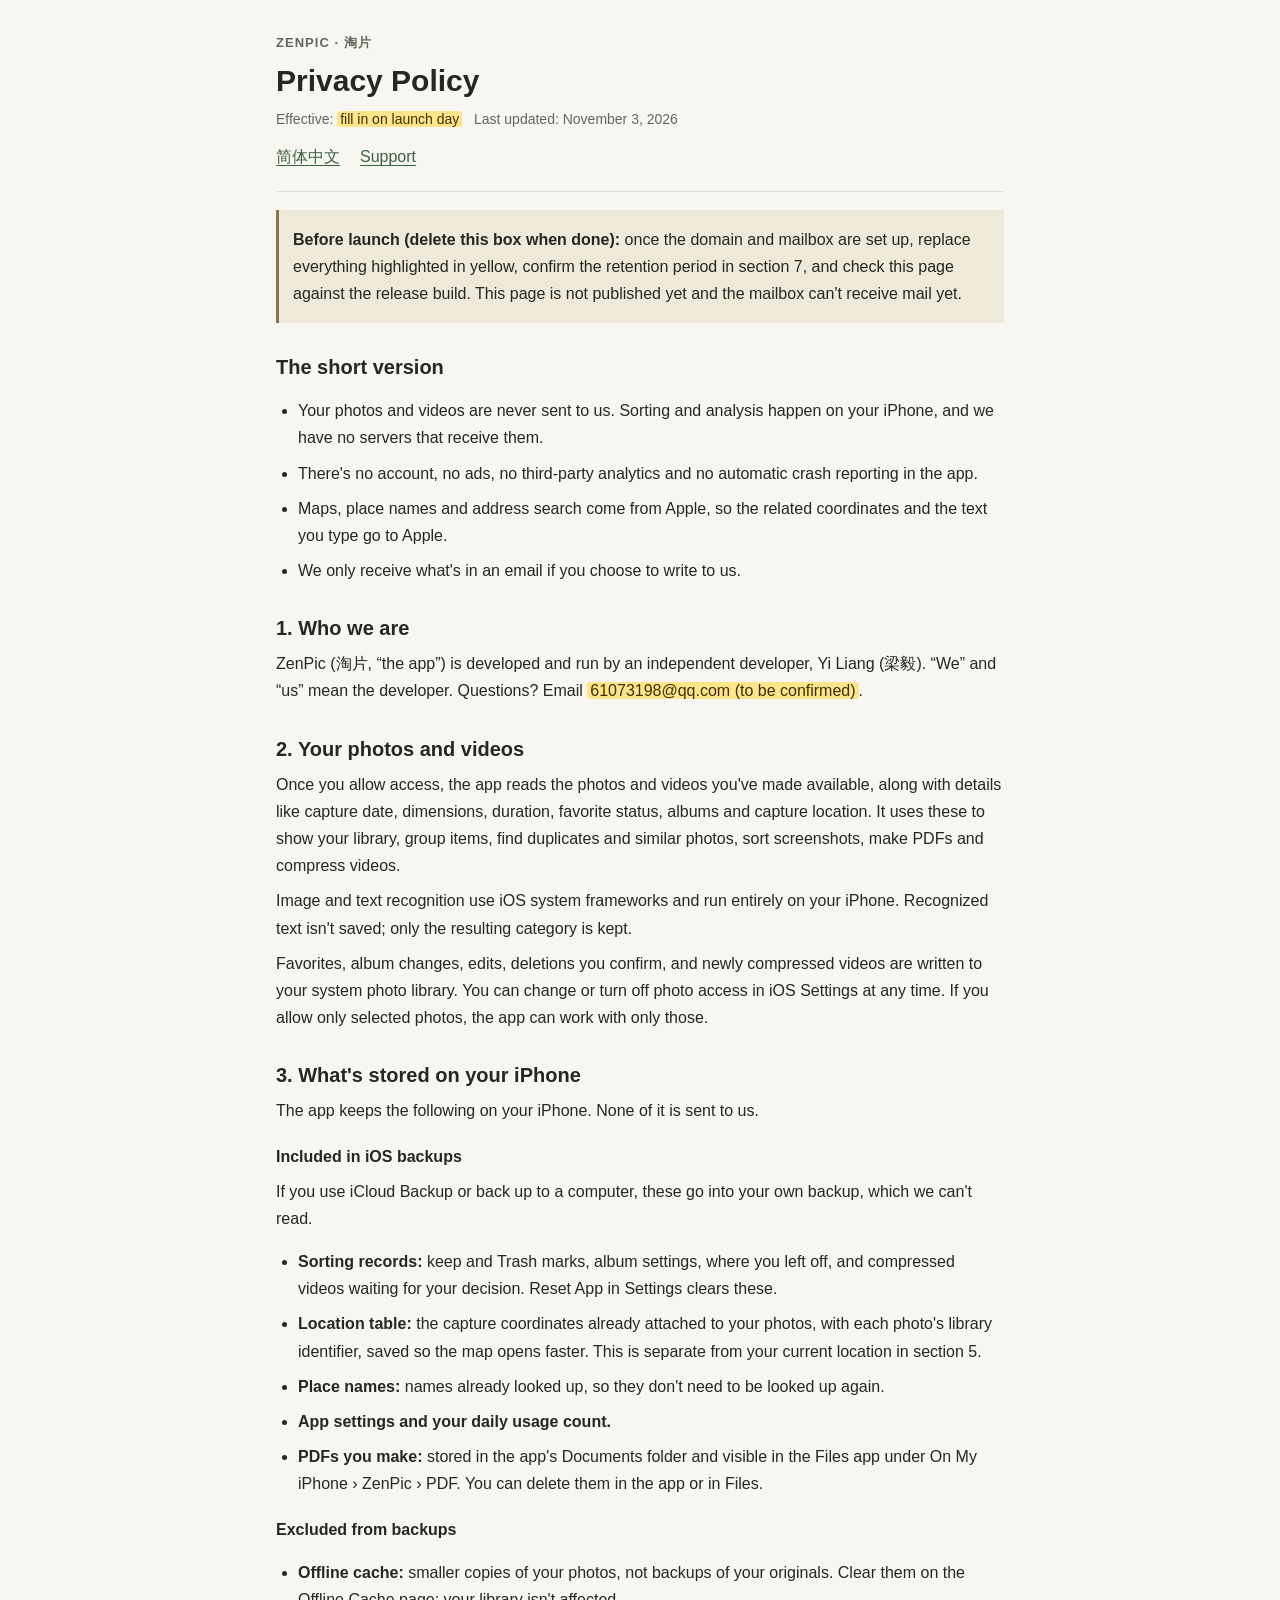
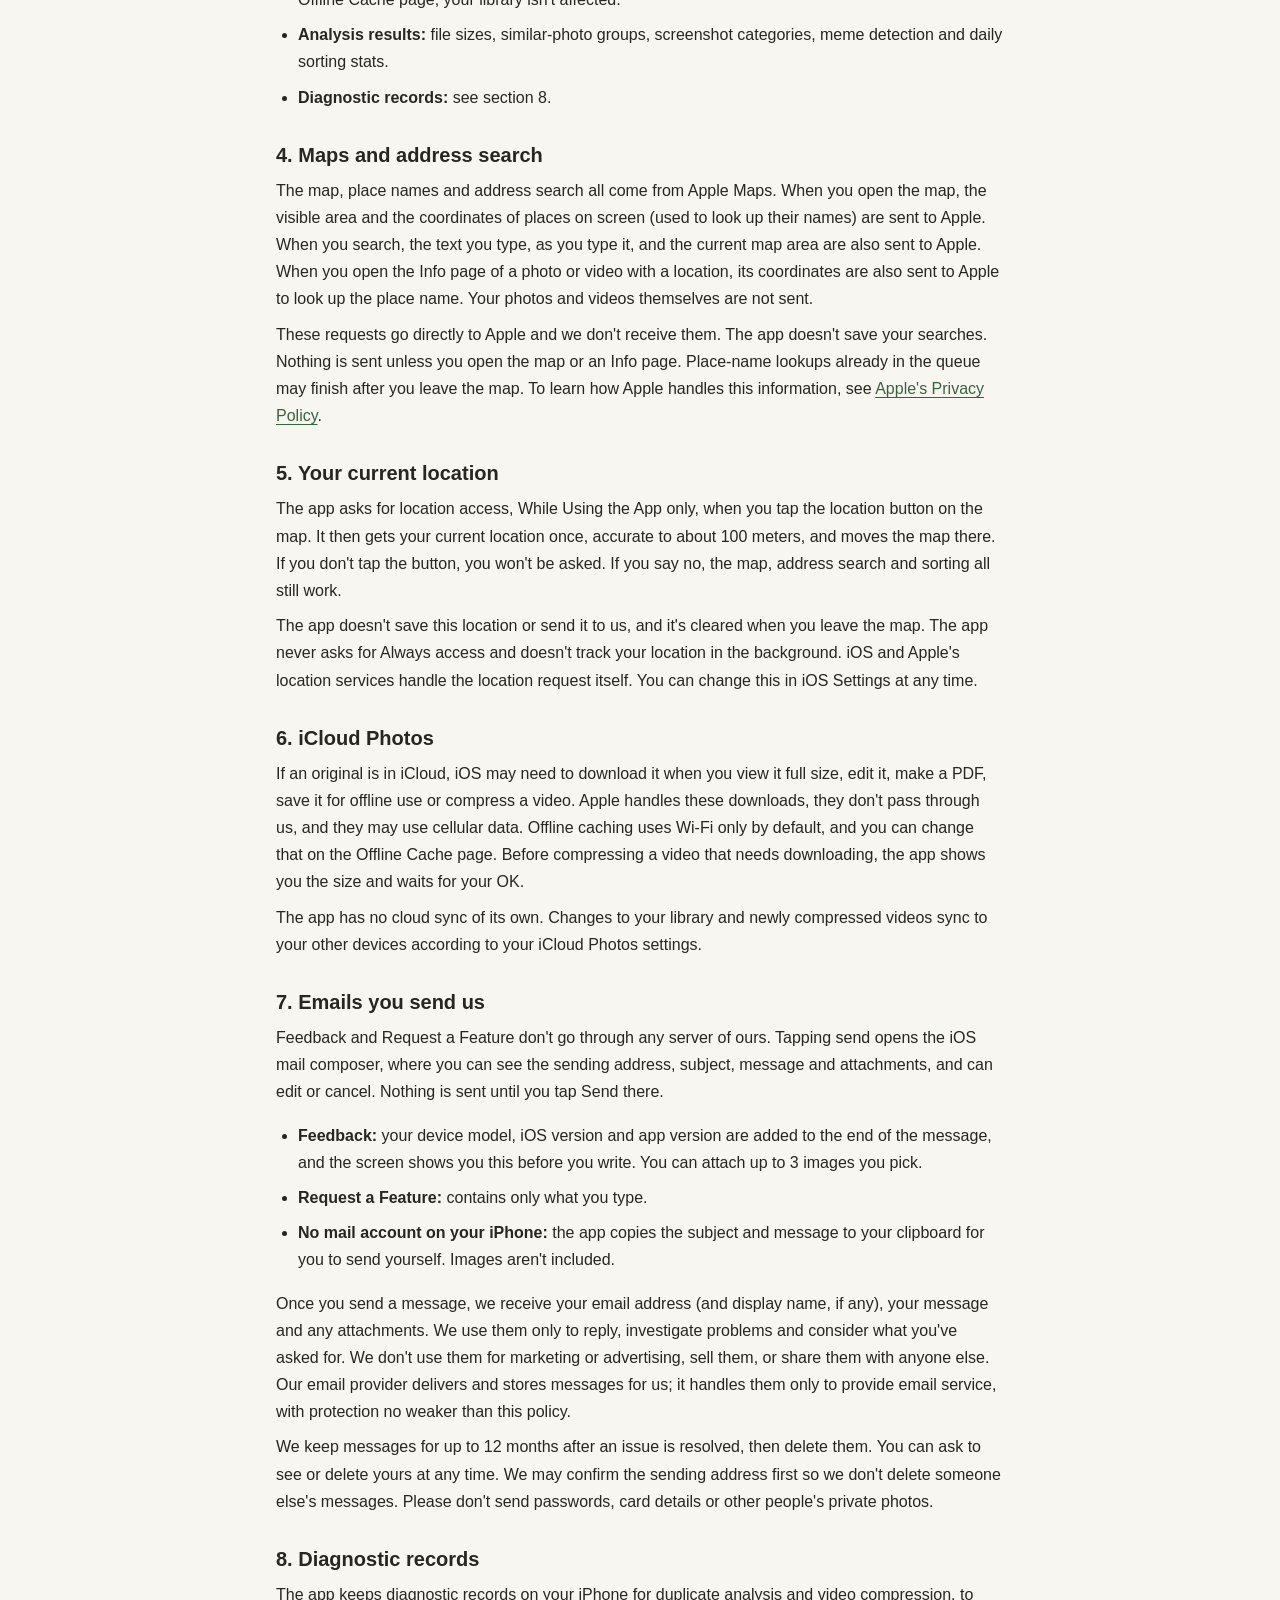
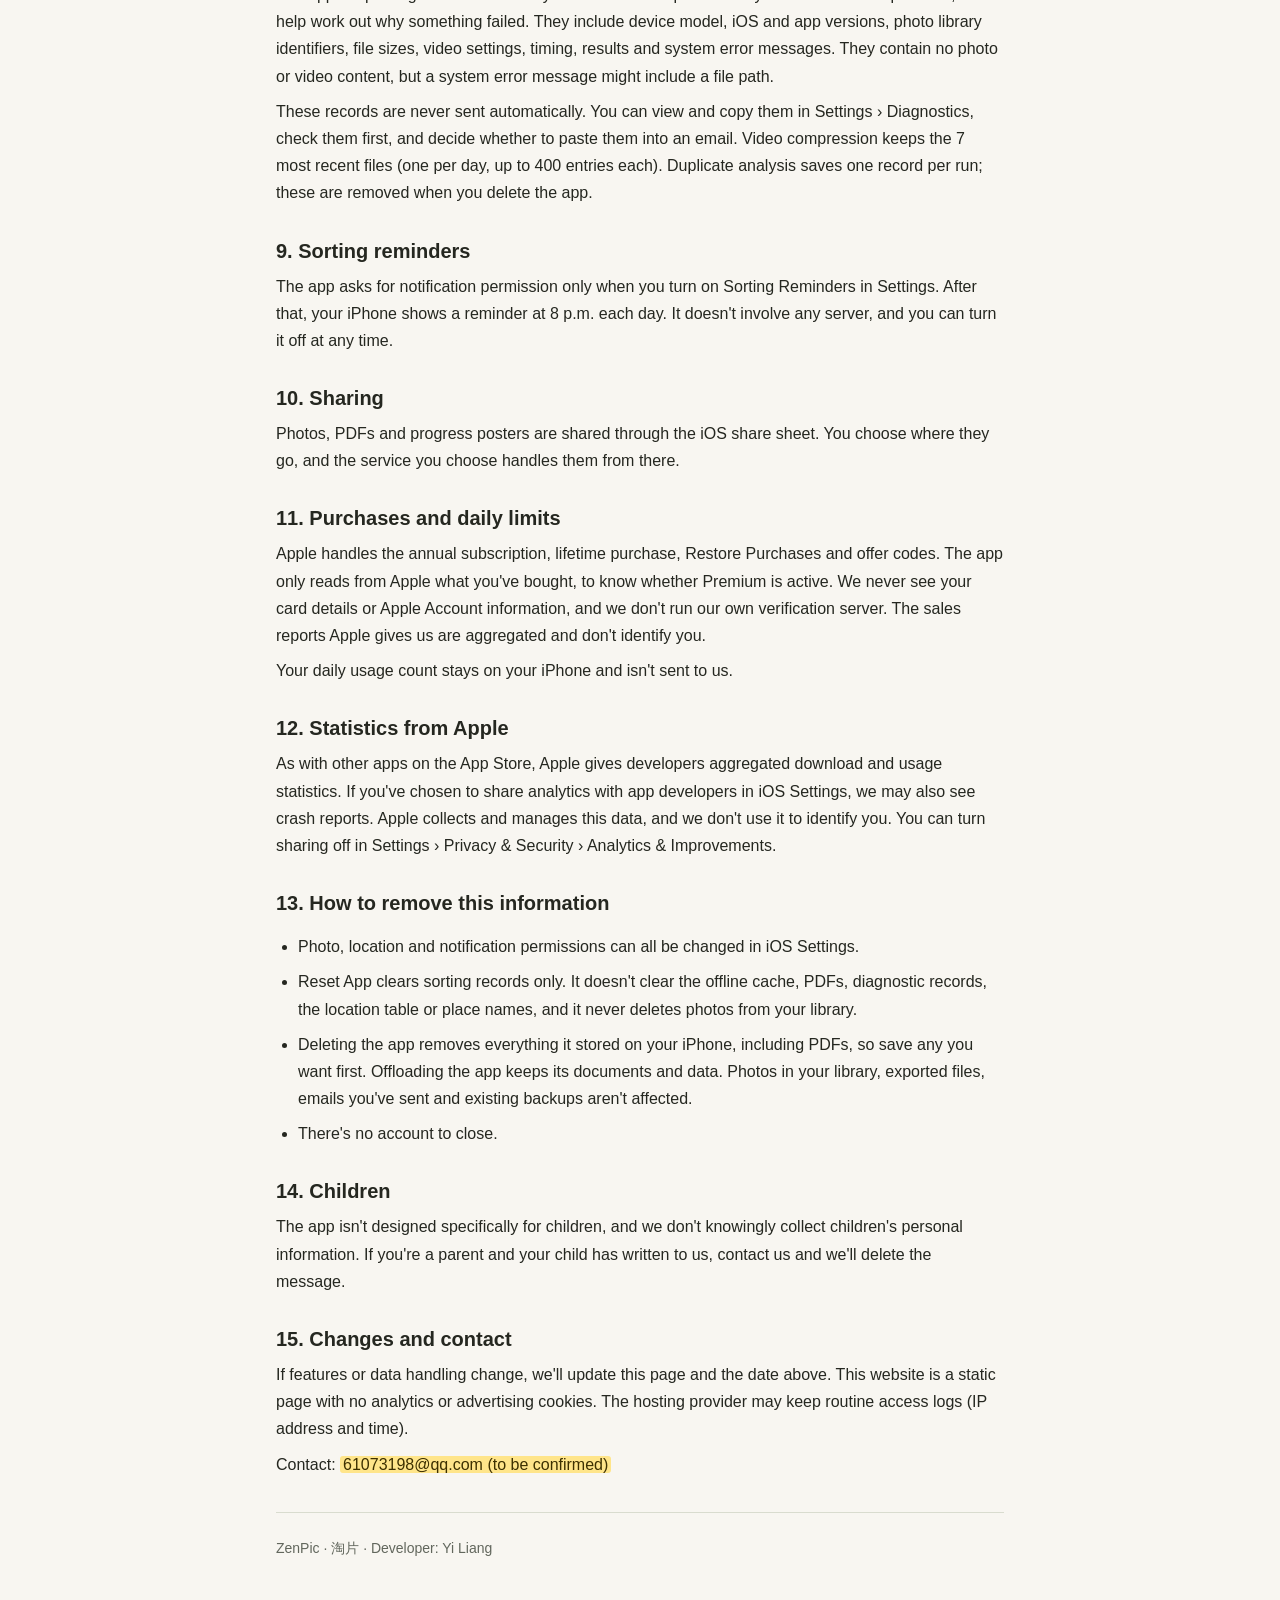
==== privacy/index.html @ 5b150095 "发布英文隐私政策" ====
<!doctype html>
<html lang="en">
<head>
<meta charset="utf-8">
<meta name="viewport" content="width=device-width,initial-scale=1">
<meta name="referrer" content="no-referrer">
<title>Privacy Policy · ZenPic</title>
<style>
:root{--bg:#f8f6f1;--ink:#252720;--muted:#62675d;--line:#d9dccf;--link:#3a623d;--note:#eee9d9;--note-line:#85764d;--ph:#ffe58a;--ph-ink:#3d3000}
@media (prefers-color-scheme:dark){:root:not([data-theme="light"]){--bg:#171a16;--ink:#eceee7;--muted:#b3bcaa;--line:#3a4335;--link:#b6d29d;--note:#302e22;--note-line:#bcab74;--ph:#6b5600;--ph-ink:#fff3c4}}
:root[data-theme="dark"]{--bg:#171a16;--ink:#eceee7;--muted:#b3bcaa;--line:#3a4335;--link:#b6d29d;--note:#302e22;--note-line:#bcab74;--ph:#6b5600;--ph-ink:#fff3c4}
*{box-sizing:border-box}
html{color-scheme:light dark}
body{margin:0;background:var(--bg);color:var(--ink);font-family:-apple-system,BlinkMacSystemFont,"Segoe UI",Roboto,Helvetica,Arial,sans-serif;font-size:16px;line-height:1.7;overflow-wrap:anywhere}
main{max-width:760px;margin:0 auto;padding:32px 16px 52px}
header{border-bottom:1px solid var(--line);padding-bottom:20px}
h1{font-size:30px;line-height:1.25;margin:8px 0}
h2{font-size:20px;line-height:1.4;margin:30px 0 8px}
h3{font-size:16px;margin:18px 0 4px}
p,li{margin:8px 0}
ul{padding-left:22px}
a{color:var(--link);text-underline-offset:3px}
.brand{letter-spacing:.08em;font-size:13px;font-weight:600;color:var(--muted)}
.muted,footer{font-size:14px;color:var(--muted)}
nav{display:flex;flex-wrap:wrap;gap:8px 20px;margin-top:12px}
.note{background:var(--note);border-left:3px solid var(--note-line);padding:12px 14px;margin:18px 0}
.note p{margin:4px 0}
mark{background:var(--ph);color:var(--ph-ink);padding:0 3px;border-radius:3px}
footer{border-top:1px solid var(--line);margin-top:34px;padding-top:16px}
</style>
</head>
<body><main>
<header>
<div class="brand">ZENPIC · 淘片</div>
<h1>Privacy Policy</h1>
<p class="muted">Effective: <mark>fill in on launch day</mark> &nbsp; Last updated: November 3, 2026</p>
<nav aria-label="Related pages"><a href="/zh/privacy/">简体中文</a><a href="/support/">Support</a></nav>
</header>

<aside class="note" role="note"><p><strong>Before launch (delete this box when done):</strong> once the domain and mailbox are set up, replace everything highlighted in yellow, confirm the retention period in section 7, and check this page against the release build. This page is not published yet and the mailbox can't receive mail yet.</p></aside>

<section>
<h2>The short version</h2>
<ul>
<li>Your photos and videos are never sent to us. Sorting and analysis happen on your iPhone, and we have no servers that receive them.</li>
<li>There's no account, no ads, no third-party analytics and no automatic crash reporting in the app.</li>
<li>Maps, place names and address search come from Apple, so the related coordinates and the text you type go to Apple.</li>
<li>We only receive what's in an email if you choose to write to us.</li>
</ul>
</section>

<section>
<h2>1. Who we are</h2>
<p>ZenPic (淘片, “the app”) is developed and run by an independent developer, Yi Liang (梁毅). “We” and “us” mean the developer. Questions? Email <mark>61073198@qq.com (to be confirmed)</mark>.</p>
</section>

<section>
<h2>2. Your photos and videos</h2>
<p>Once you allow access, the app reads the photos and videos you've made available, along with details like capture date, dimensions, duration, favorite status, albums and capture location. It uses these to show your library, group items, find duplicates and similar photos, sort screenshots, make PDFs and compress videos.</p>
<p>Image and text recognition use iOS system frameworks and run entirely on your iPhone. Recognized text isn't saved; only the resulting category is kept.</p>
<p>Favorites, album changes, edits, deletions you confirm, and newly compressed videos are written to your system photo library. You can change or turn off photo access in iOS Settings at any time. If you allow only selected photos, the app can work with only those.</p>
</section>

<section>
<h2>3. What's stored on your iPhone</h2>
<p>The app keeps the following on your iPhone. None of it is sent to us.</p>
<h3>Included in iOS backups</h3>
<p>If you use iCloud Backup or back up to a computer, these go into your own backup, which we can't read.</p>
<ul>
<li><strong>Sorting records:</strong> keep and Trash marks, album settings, where you left off, and compressed videos waiting for your decision. Reset App in Settings clears these.</li>
<li><strong>Location table:</strong> the capture coordinates already attached to your photos, with each photo's library identifier, saved so the map opens faster. This is separate from your current location in section 5.</li>
<li><strong>Place names:</strong> names already looked up, so they don't need to be looked up again.</li>
<li><strong>App settings and your daily usage count.</strong></li>
<li><strong>PDFs you make:</strong> stored in the app's Documents folder and visible in the Files app under On My iPhone › ZenPic › PDF. You can delete them in the app or in Files.</li>
</ul>
<h3>Excluded from backups</h3>
<ul>
<li><strong>Offline cache:</strong> smaller copies of your photos, not backups of your originals. Clear them on the Offline Cache page; your library isn't affected.</li>
<li><strong>Analysis results:</strong> file sizes, similar-photo groups, screenshot categories, meme detection and daily sorting stats.</li>
<li><strong>Diagnostic records:</strong> see section 8.</li>
</ul>
</section>

<section>
<h2>4. Maps and address search</h2>
<p>The map, place names and address search all come from Apple Maps. When you open the map, the visible area and the coordinates of places on screen (used to look up their names) are sent to Apple. When you search, the text you type, as you type it, and the current map area are also sent to Apple. When you open the Info page of a photo or video with a location, its coordinates are also sent to Apple to look up the place name. Your photos and videos themselves are not sent.</p>
<p>These requests go directly to Apple and we don't receive them. The app doesn't save your searches. Nothing is sent unless you open the map or an Info page. Place-name lookups already in the queue may finish after you leave the map. To learn how Apple handles this information, see <a href="https://www.apple.com/legal/privacy/">Apple's Privacy Policy</a>.</p>
</section>

<section>
<h2>5. Your current location</h2>
<p>The app asks for location access, While Using the App only, when you tap the location button on the map. It then gets your current location once, accurate to about 100 meters, and moves the map there. If you don't tap the button, you won't be asked. If you say no, the map, address search and sorting all still work.</p>
<p>The app doesn't save this location or send it to us, and it's cleared when you leave the map. The app never asks for Always access and doesn't track your location in the background. iOS and Apple's location services handle the location request itself. You can change this in iOS Settings at any time.</p>
</section>

<section>
<h2>6. iCloud Photos</h2>
<p>If an original is in iCloud, iOS may need to download it when you view it full size, edit it, make a PDF, save it for offline use or compress a video. Apple handles these downloads, they don't pass through us, and they may use cellular data. Offline caching uses Wi-Fi only by default, and you can change that on the Offline Cache page. Before compressing a video that needs downloading, the app shows you the size and waits for your OK.</p>
<p>The app has no cloud sync of its own. Changes to your library and newly compressed videos sync to your other devices according to your iCloud Photos settings.</p>
</section>

<section>
<h2>7. Emails you send us</h2>
<p>Feedback and Request a Feature don't go through any server of ours. Tapping send opens the iOS mail composer, where you can see the sending address, subject, message and attachments, and can edit or cancel. Nothing is sent until you tap Send there.</p>
<ul>
<li><strong>Feedback:</strong> your device model, iOS version and app version are added to the end of the message, and the screen shows you this before you write. You can attach up to 3 images you pick.</li>
<li><strong>Request a Feature:</strong> contains only what you type.</li>
<li><strong>No mail account on your iPhone:</strong> the app copies the subject and message to your clipboard for you to send yourself. Images aren't included.</li>
</ul>
<p>Once you send a message, we receive your email address (and display name, if any), your message and any attachments. We use them only to reply, investigate problems and consider what you've asked for. We don't use them for marketing or advertising, sell them, or share them with anyone else. Our email provider delivers and stores messages for us; it handles them only to provide email service, with protection no weaker than this policy.</p>
<p>We keep messages for up to 12 months after an issue is resolved, then delete them. You can ask to see or delete yours at any time. We may confirm the sending address first so we don't delete someone else's messages. Please don't send passwords, card details or other people's private photos.</p>
</section>

<section>
<h2>8. Diagnostic records</h2>
<p>The app keeps diagnostic records on your iPhone for duplicate analysis and video compression, to help work out why something failed. They include device model, iOS and app versions, photo library identifiers, file sizes, video settings, timing, results and system error messages. They contain no photo or video content, but a system error message might include a file path.</p>
<p>These records are never sent automatically. You can view and copy them in Settings › Diagnostics, check them first, and decide whether to paste them into an email. Video compression keeps the 7 most recent files (one per day, up to 400 entries each). Duplicate analysis saves one record per run; these are removed when you delete the app.</p>
</section>

<section>
<h2>9. Sorting reminders</h2>
<p>The app asks for notification permission only when you turn on Sorting Reminders in Settings. After that, your iPhone shows a reminder at 8 p.m. each day. It doesn't involve any server, and you can turn it off at any time.</p>
</section>

<section>
<h2>10. Sharing</h2>
<p>Photos, PDFs and progress posters are shared through the iOS share sheet. You choose where they go, and the service you choose handles them from there.</p>
</section>

<section>
<h2>11. Purchases and daily limits</h2>
<p>Apple handles the annual subscription, lifetime purchase, Restore Purchases and offer codes. The app only reads from Apple what you've bought, to know whether Premium is active. We never see your card details or Apple Account information, and we don't run our own verification server. The sales reports Apple gives us are aggregated and don't identify you.</p>
<p>Your daily usage count stays on your iPhone and isn't sent to us.</p>
</section>

<section>
<h2>12. Statistics from Apple</h2>
<p>As with other apps on the App Store, Apple gives developers aggregated download and usage statistics. If you've chosen to share analytics with app developers in iOS Settings, we may also see crash reports. Apple collects and manages this data, and we don't use it to identify you. You can turn sharing off in Settings › Privacy &amp; Security › Analytics &amp; Improvements.</p>
</section>

<section>
<h2>13. How to remove this information</h2>
<ul>
<li>Photo, location and notification permissions can all be changed in iOS Settings.</li>
<li>Reset App clears sorting records only. It doesn't clear the offline cache, PDFs, diagnostic records, the location table or place names, and it never deletes photos from your library.</li>
<li>Deleting the app removes everything it stored on your iPhone, including PDFs, so save any you want first. Offloading the app keeps its documents and data. Photos in your library, exported files, emails you've sent and existing backups aren't affected.</li>
<li>There's no account to close.</li>
</ul>
</section>

<section>
<h2>14. Children</h2>
<p>The app isn't designed specifically for children, and we don't knowingly collect children's personal information. If you're a parent and your child has written to us, contact us and we'll delete the message.</p>
</section>

<section>
<h2>15. Changes and contact</h2>
<p>If features or data handling change, we'll update this page and the date above. This website is a static page with no analytics or advertising cookies. The hosting provider may keep routine access logs (IP address and time).</p>
<p>Contact: <mark>61073198@qq.com (to be confirmed)</mark></p>
</section>

<footer><p>ZenPic · 淘片 · Developer: Yi Liang</p></footer>
</main></body></html>
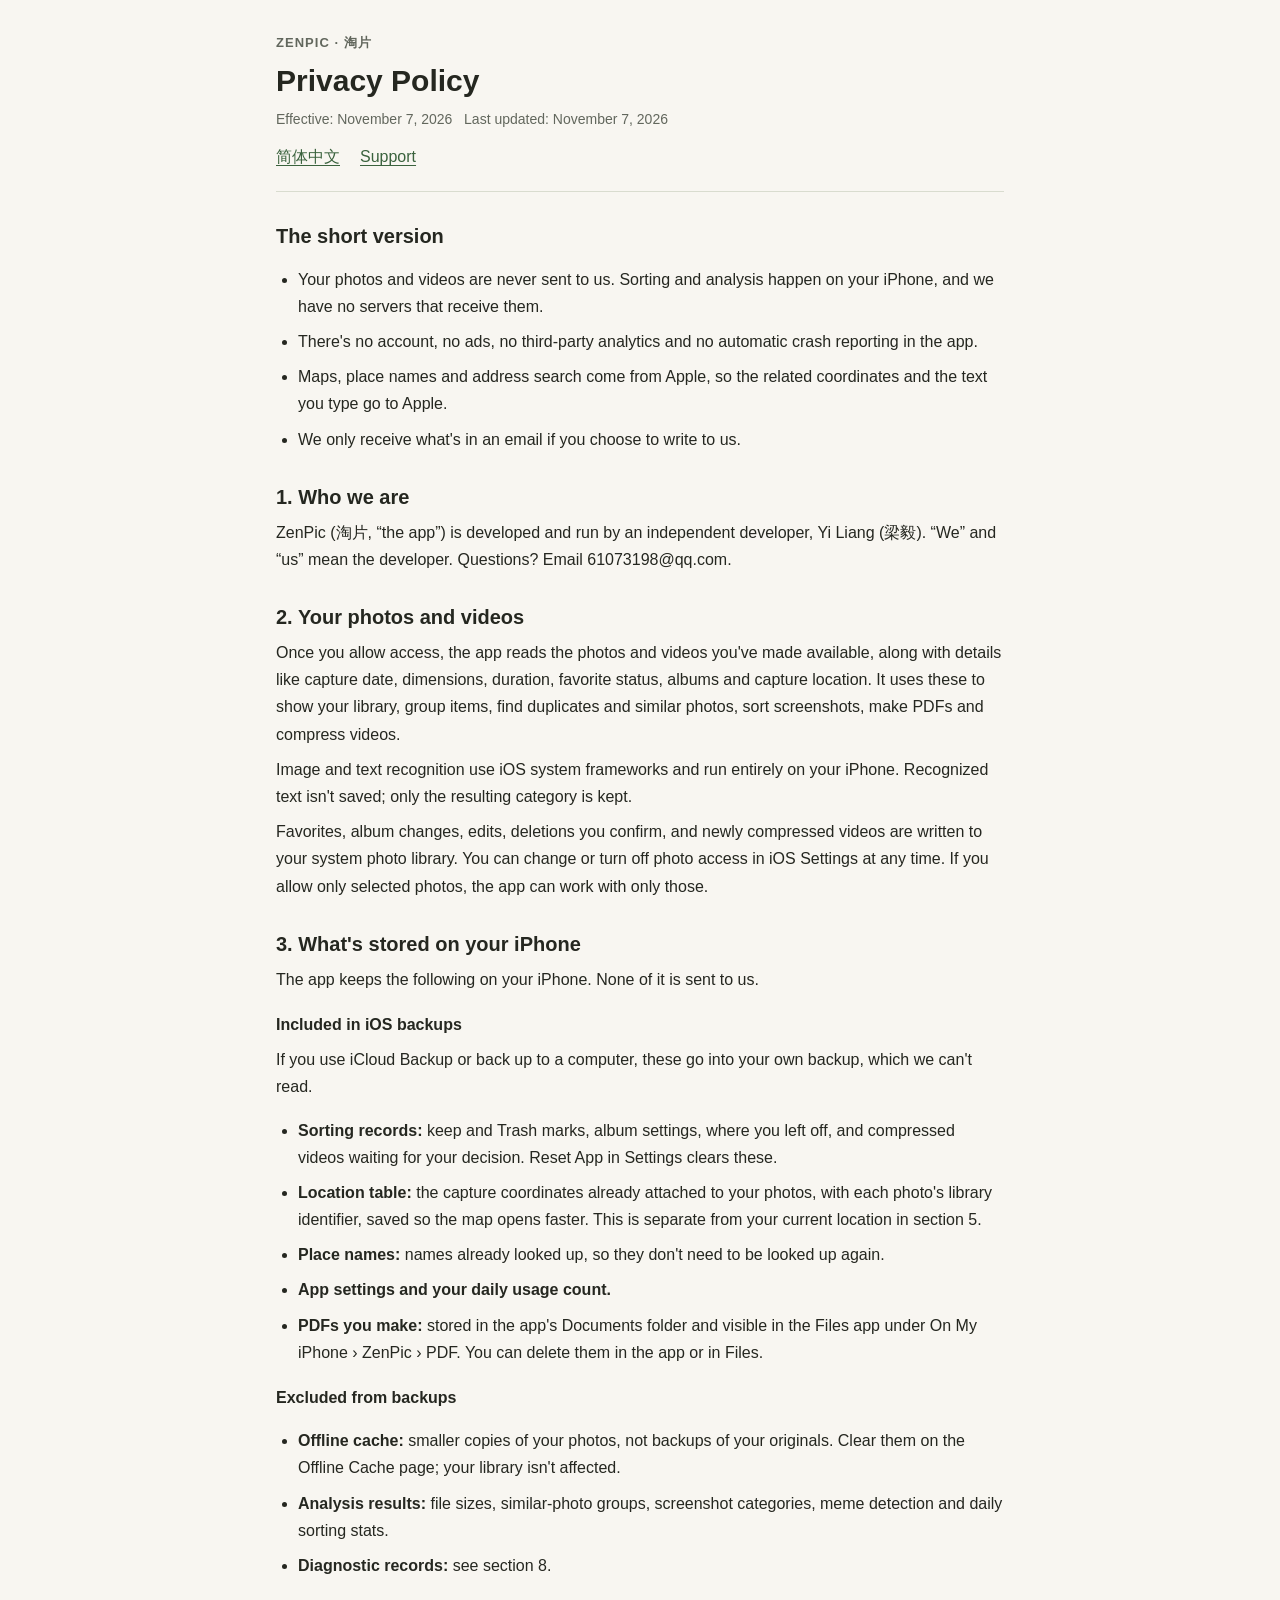
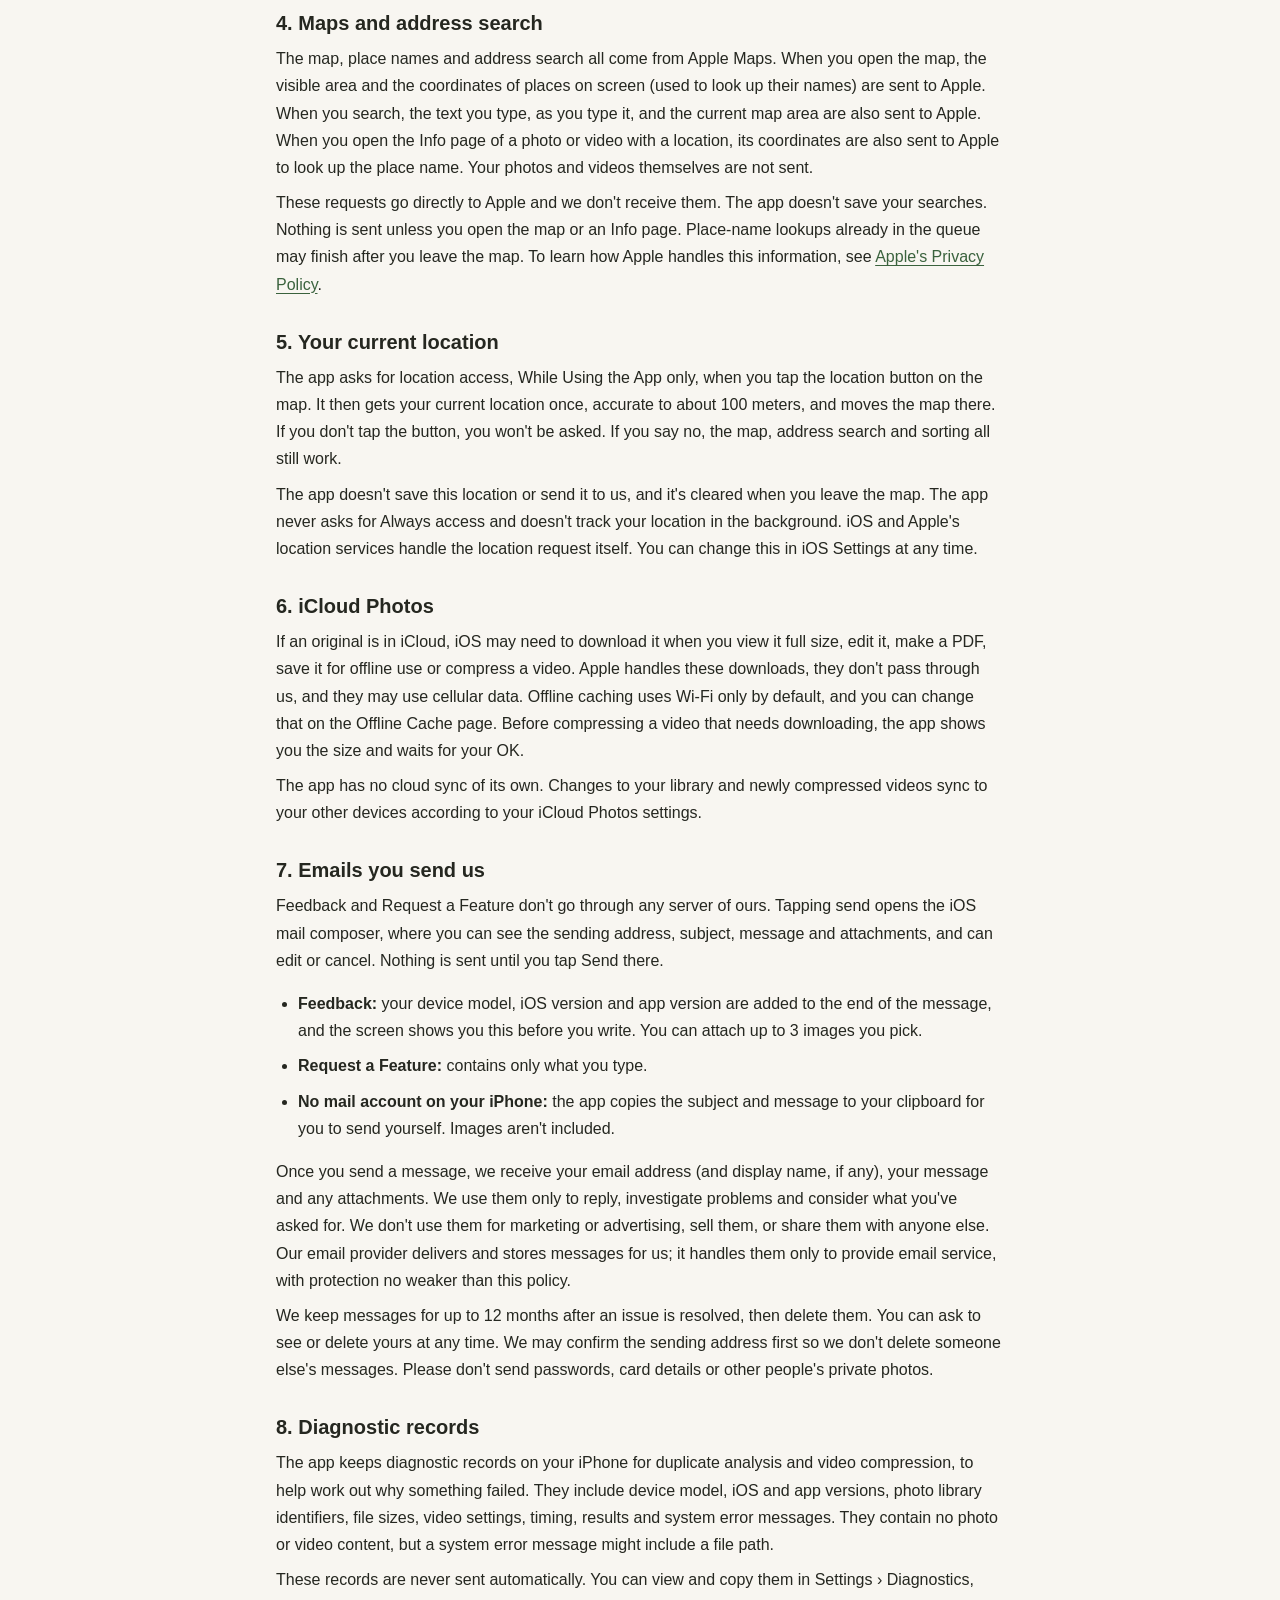
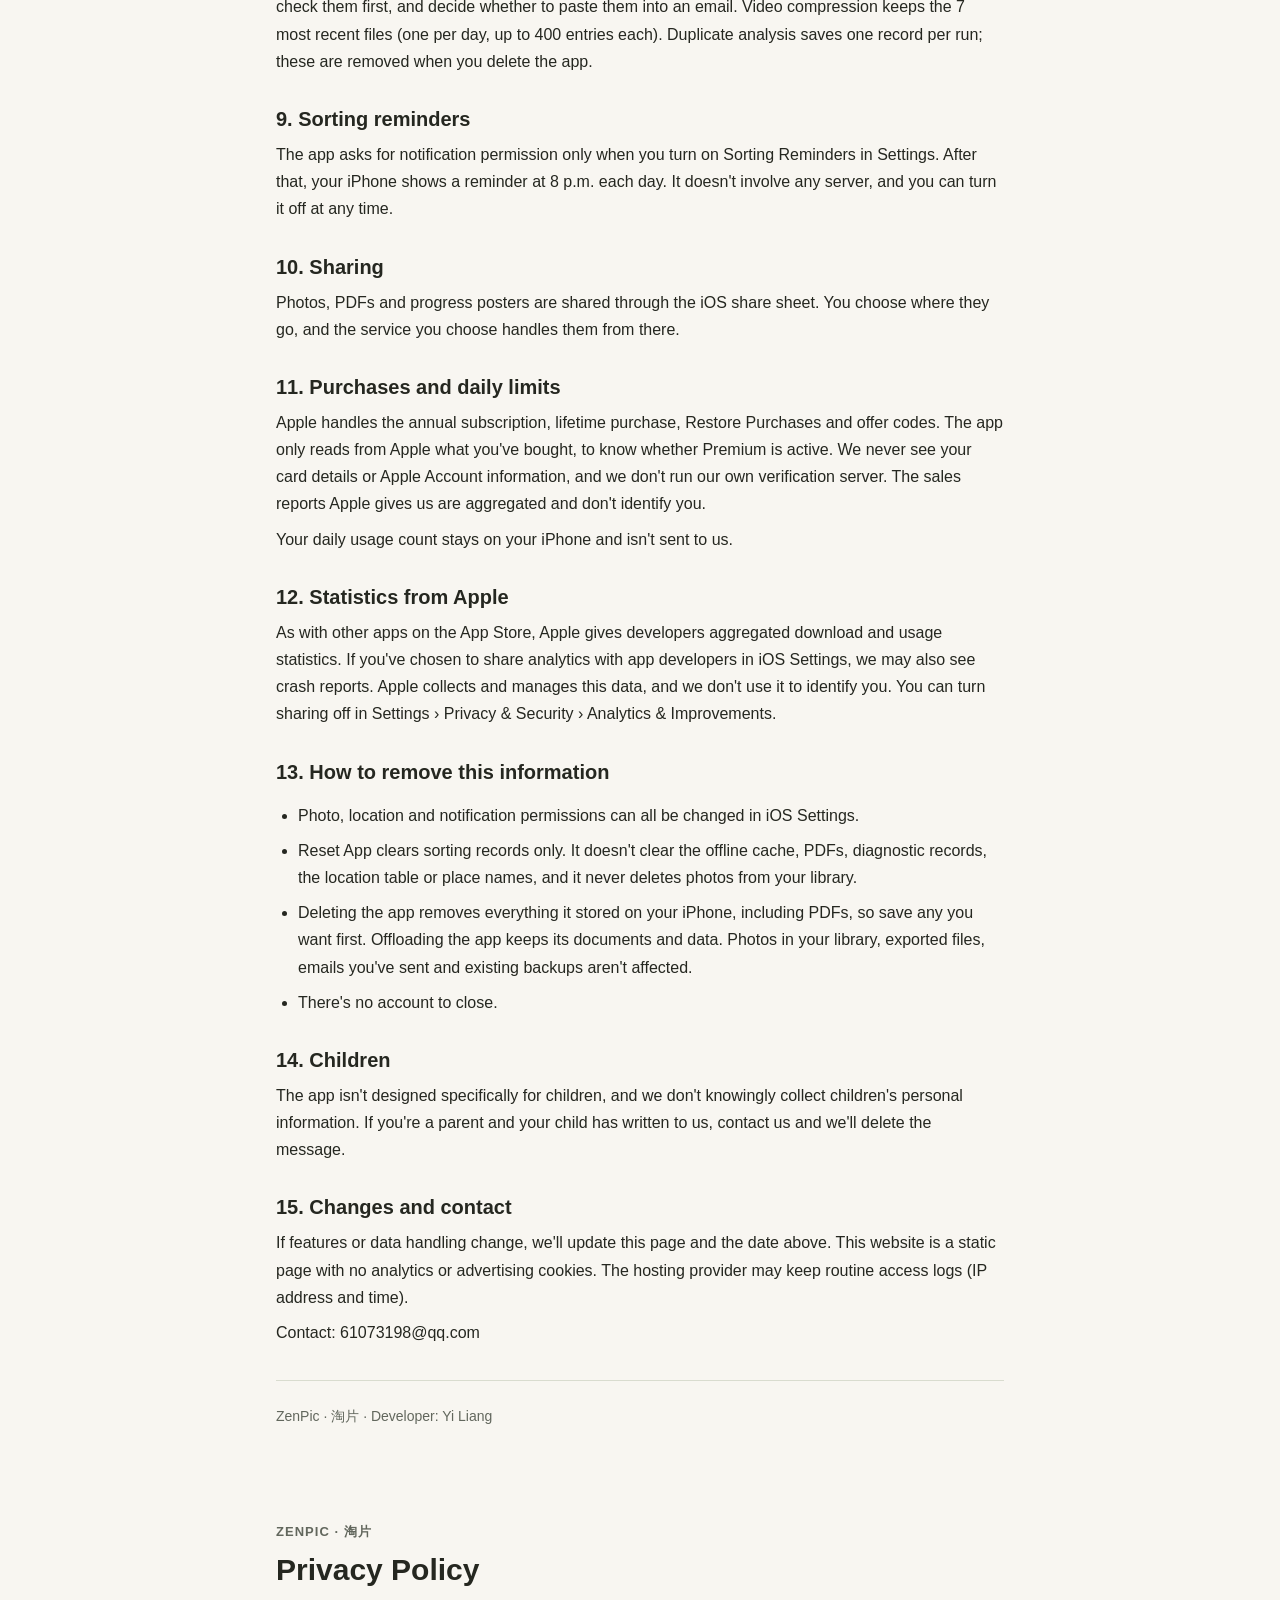
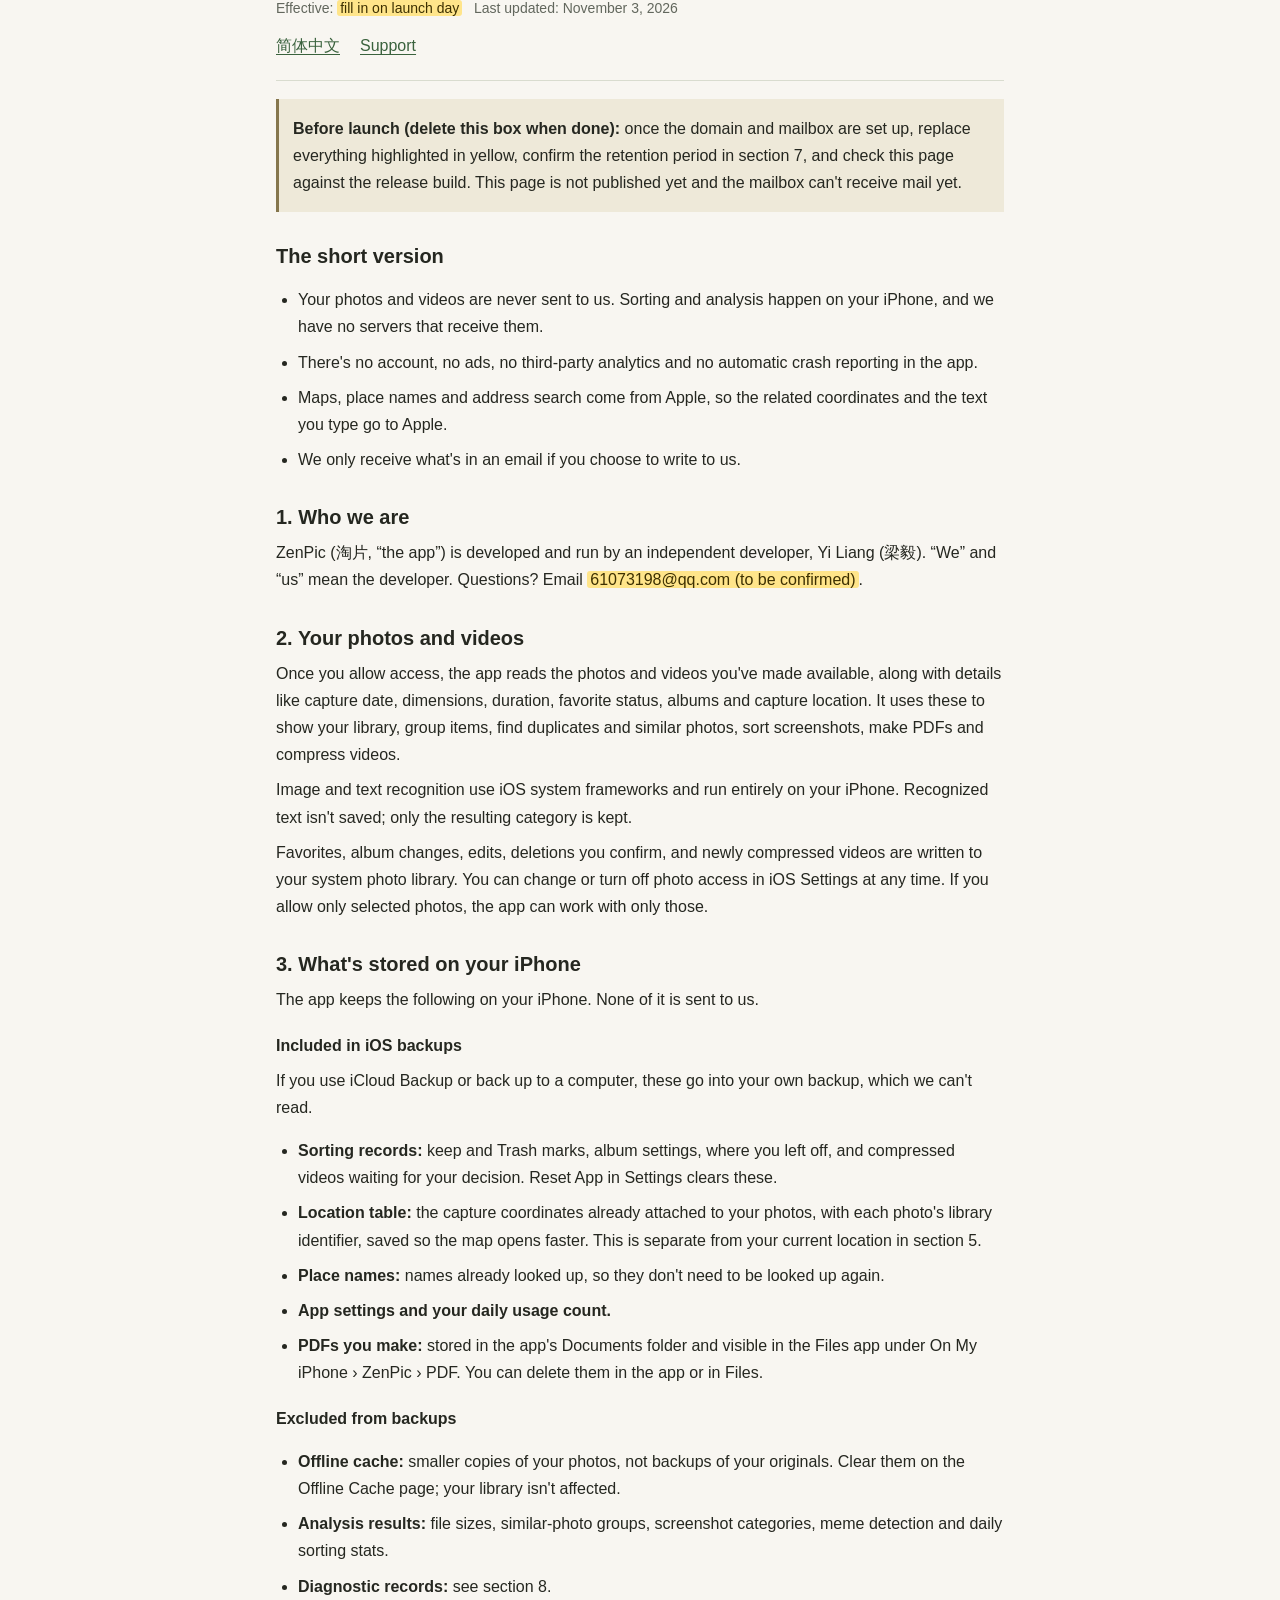
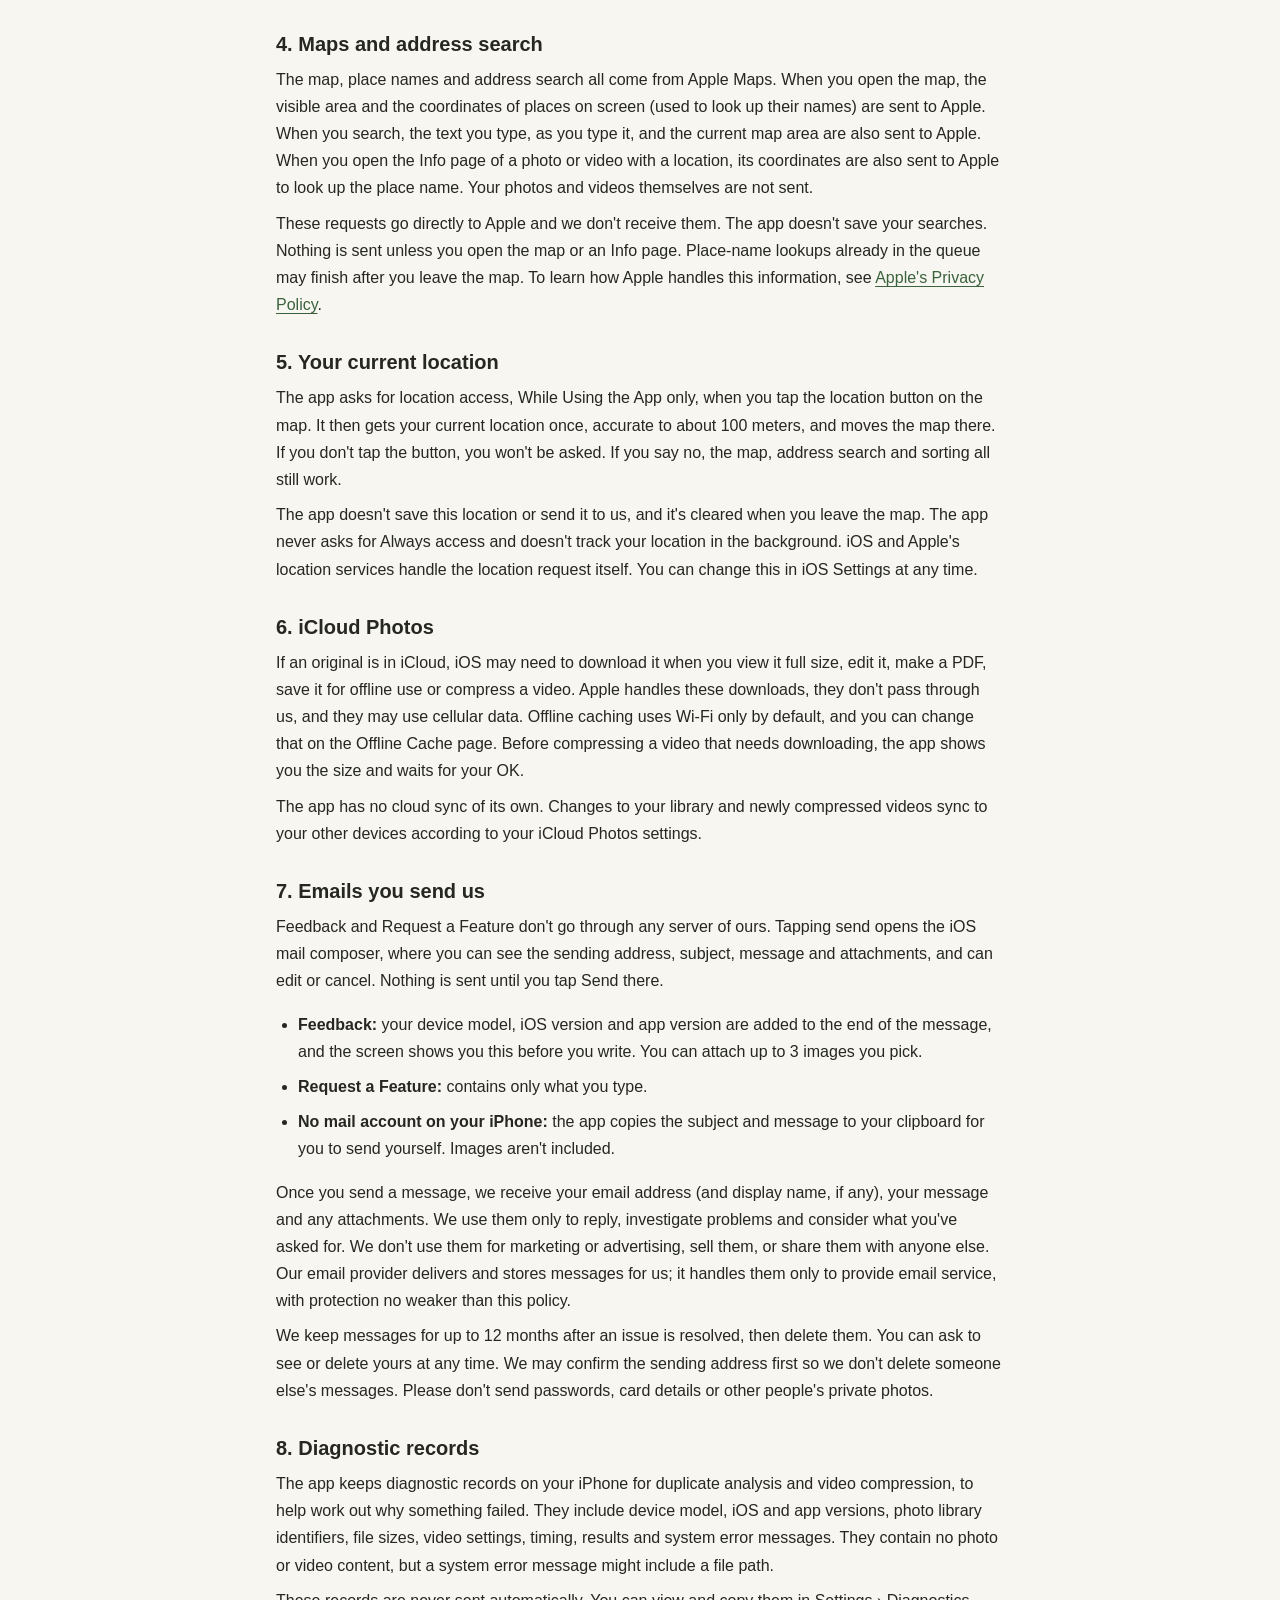
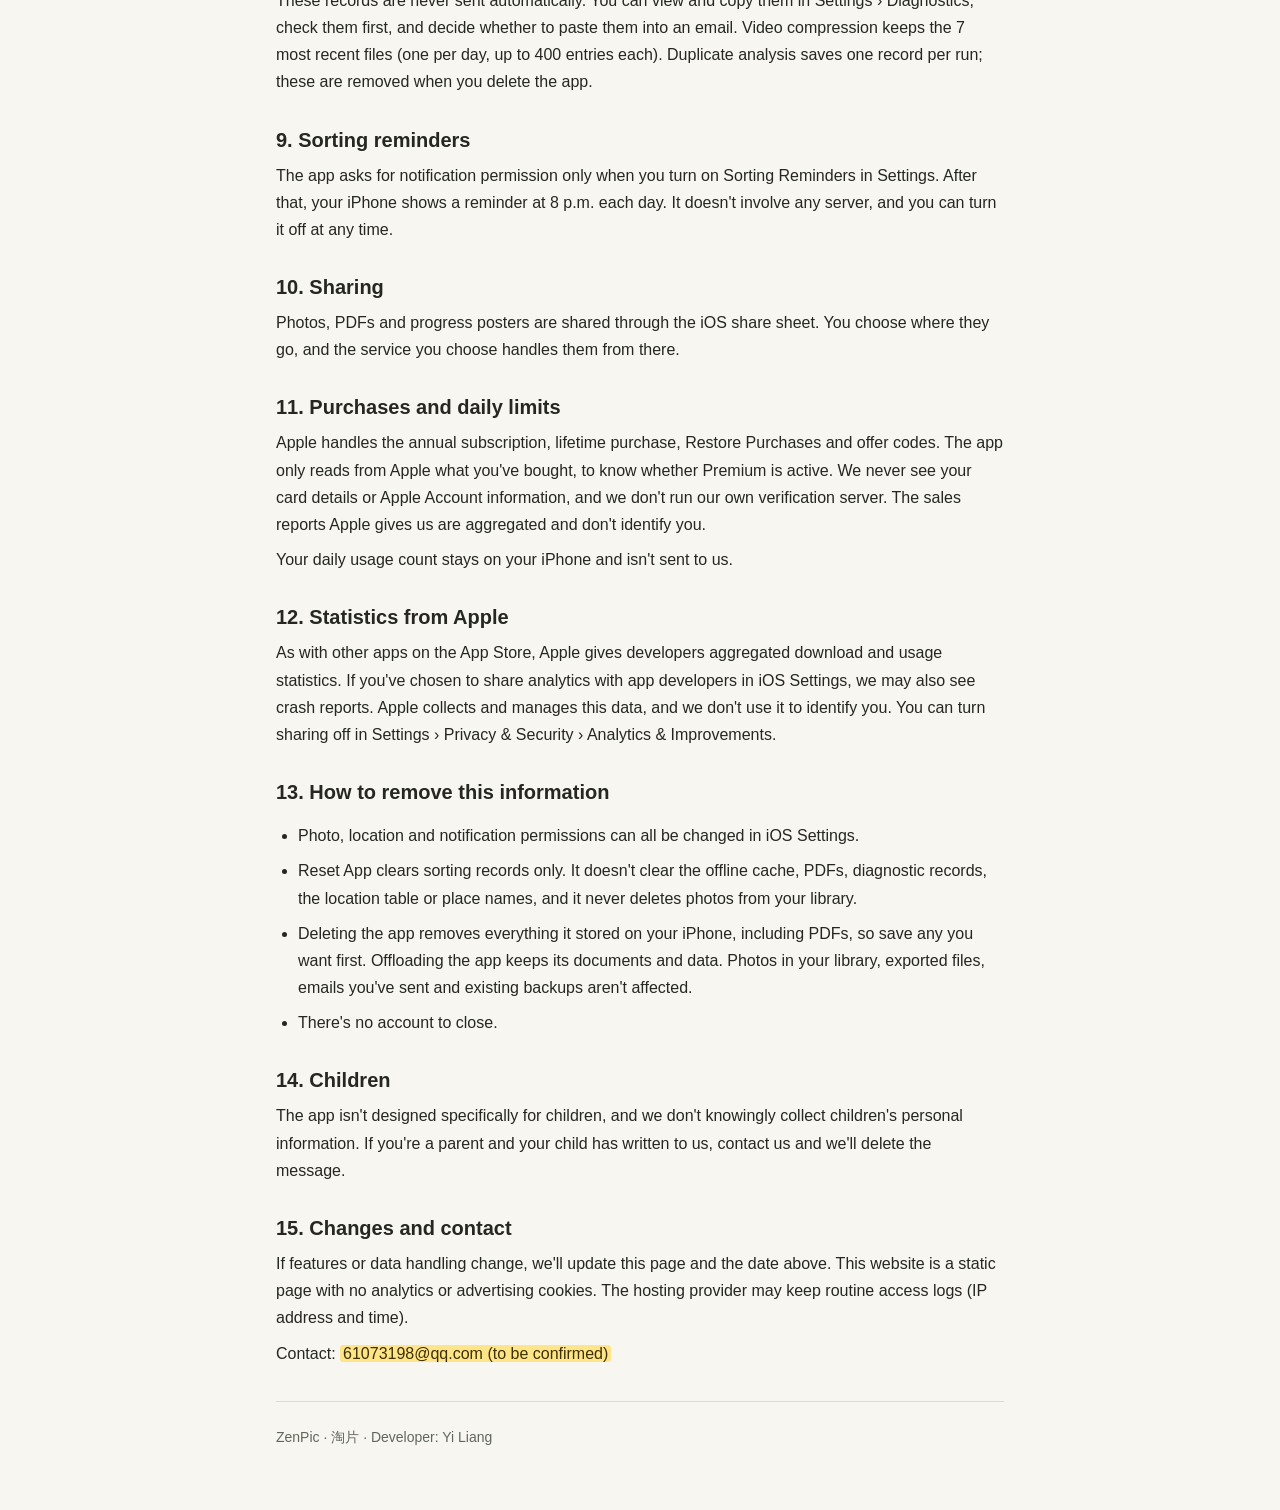
==== commit c500fc05: "去掉草稿提示，填写生效日期" ====
--- a/privacy/index.html
+++ b/privacy/index.html
@@ -1,3 +1,165 @@
+<!doctype html>
+<html lang="en">
+<head>
+<meta charset="utf-8">
+<meta name="viewport" content="width=device-width,initial-scale=1">
+<meta name="referrer" content="no-referrer">
+<title>Privacy Policy · ZenPic</title>
+<style>
+:root{--bg:#f8f6f1;--ink:#252720;--muted:#62675d;--line:#d9dccf;--link:#3a623d;--note:#eee9d9;--note-line:#85764d;--ph:#ffe58a;--ph-ink:#3d3000}
+@media (prefers-color-scheme:dark){:root:not([data-theme="light"]){--bg:#171a16;--ink:#eceee7;--muted:#b3bcaa;--line:#3a4335;--link:#b6d29d;--note:#302e22;--note-line:#bcab74;--ph:#6b5600;--ph-ink:#fff3c4}}
+:root[data-theme="dark"]{--bg:#171a16;--ink:#eceee7;--muted:#b3bcaa;--line:#3a4335;--link:#b6d29d;--note:#302e22;--note-line:#bcab74;--ph:#6b5600;--ph-ink:#fff3c4}
+*{box-sizing:border-box}
+html{color-scheme:light dark}
+body{margin:0;background:var(--bg);color:var(--ink);font-family:-apple-system,BlinkMacSystemFont,"Segoe UI",Roboto,Helvetica,Arial,sans-serif;font-size:16px;line-height:1.7;overflow-wrap:anywhere}
+main{max-width:760px;margin:0 auto;padding:32px 16px 52px}
+header{border-bottom:1px solid var(--line);padding-bottom:20px}
+h1{font-size:30px;line-height:1.25;margin:8px 0}
+h2{font-size:20px;line-height:1.4;margin:30px 0 8px}
+h3{font-size:16px;margin:18px 0 4px}
+p,li{margin:8px 0}
+ul{padding-left:22px}
+a{color:var(--link);text-underline-offset:3px}
+.brand{letter-spacing:.08em;font-size:13px;font-weight:600;color:var(--muted)}
+.muted,footer{font-size:14px;color:var(--muted)}
+nav{display:flex;flex-wrap:wrap;gap:8px 20px;margin-top:12px}
+.note{background:var(--note);border-left:3px solid var(--note-line);padding:12px 14px;margin:18px 0}
+.note p{margin:4px 0}
+mark{background:var(--ph);color:var(--ph-ink);padding:0 3px;border-radius:3px}
+footer{border-top:1px solid var(--line);margin-top:34px;padding-top:16px}
+</style>
+</head>
+<body><main>
+<header>
+<div class="brand">ZENPIC · 淘片</div>
+<h1>Privacy Policy</h1>
+<p class="muted">Effective: November 7, 2026 &nbsp; Last updated: November 7, 2026</p>
+<nav aria-label="Related pages"><a href="/zh/privacy/">简体中文</a><a href="/support/">Support</a></nav>
+</header>
+
+
+<section>
+<h2>The short version</h2>
+<ul>
+<li>Your photos and videos are never sent to us. Sorting and analysis happen on your iPhone, and we have no servers that receive them.</li>
+<li>There's no account, no ads, no third-party analytics and no automatic crash reporting in the app.</li>
+<li>Maps, place names and address search come from Apple, so the related coordinates and the text you type go to Apple.</li>
+<li>We only receive what's in an email if you choose to write to us.</li>
+</ul>
+</section>
+
+<section>
+<h2>1. Who we are</h2>
+<p>ZenPic (淘片, “the app”) is developed and run by an independent developer, Yi Liang (梁毅). “We” and “us” mean the developer. Questions? Email 61073198@qq.com.</p>
+</section>
+
+<section>
+<h2>2. Your photos and videos</h2>
+<p>Once you allow access, the app reads the photos and videos you've made available, along with details like capture date, dimensions, duration, favorite status, albums and capture location. It uses these to show your library, group items, find duplicates and similar photos, sort screenshots, make PDFs and compress videos.</p>
+<p>Image and text recognition use iOS system frameworks and run entirely on your iPhone. Recognized text isn't saved; only the resulting category is kept.</p>
+<p>Favorites, album changes, edits, deletions you confirm, and newly compressed videos are written to your system photo library. You can change or turn off photo access in iOS Settings at any time. If you allow only selected photos, the app can work with only those.</p>
+</section>
+
+<section>
+<h2>3. What's stored on your iPhone</h2>
+<p>The app keeps the following on your iPhone. None of it is sent to us.</p>
+<h3>Included in iOS backups</h3>
+<p>If you use iCloud Backup or back up to a computer, these go into your own backup, which we can't read.</p>
+<ul>
+<li><strong>Sorting records:</strong> keep and Trash marks, album settings, where you left off, and compressed videos waiting for your decision. Reset App in Settings clears these.</li>
+<li><strong>Location table:</strong> the capture coordinates already attached to your photos, with each photo's library identifier, saved so the map opens faster. This is separate from your current location in section 5.</li>
+<li><strong>Place names:</strong> names already looked up, so they don't need to be looked up again.</li>
+<li><strong>App settings and your daily usage count.</strong></li>
+<li><strong>PDFs you make:</strong> stored in the app's Documents folder and visible in the Files app under On My iPhone › ZenPic › PDF. You can delete them in the app or in Files.</li>
+</ul>
+<h3>Excluded from backups</h3>
+<ul>
+<li><strong>Offline cache:</strong> smaller copies of your photos, not backups of your originals. Clear them on the Offline Cache page; your library isn't affected.</li>
+<li><strong>Analysis results:</strong> file sizes, similar-photo groups, screenshot categories, meme detection and daily sorting stats.</li>
+<li><strong>Diagnostic records:</strong> see section 8.</li>
+</ul>
+</section>
+
+<section>
+<h2>4. Maps and address search</h2>
+<p>The map, place names and address search all come from Apple Maps. When you open the map, the visible area and the coordinates of places on screen (used to look up their names) are sent to Apple. When you search, the text you type, as you type it, and the current map area are also sent to Apple. When you open the Info page of a photo or video with a location, its coordinates are also sent to Apple to look up the place name. Your photos and videos themselves are not sent.</p>
+<p>These requests go directly to Apple and we don't receive them. The app doesn't save your searches. Nothing is sent unless you open the map or an Info page. Place-name lookups already in the queue may finish after you leave the map. To learn how Apple handles this information, see <a href="https://www.apple.com/legal/privacy/">Apple's Privacy Policy</a>.</p>
+</section>
+
+<section>
+<h2>5. Your current location</h2>
+<p>The app asks for location access, While Using the App only, when you tap the location button on the map. It then gets your current location once, accurate to about 100 meters, and moves the map there. If you don't tap the button, you won't be asked. If you say no, the map, address search and sorting all still work.</p>
+<p>The app doesn't save this location or send it to us, and it's cleared when you leave the map. The app never asks for Always access and doesn't track your location in the background. iOS and Apple's location services handle the location request itself. You can change this in iOS Settings at any time.</p>
+</section>
+
+<section>
+<h2>6. iCloud Photos</h2>
+<p>If an original is in iCloud, iOS may need to download it when you view it full size, edit it, make a PDF, save it for offline use or compress a video. Apple handles these downloads, they don't pass through us, and they may use cellular data. Offline caching uses Wi-Fi only by default, and you can change that on the Offline Cache page. Before compressing a video that needs downloading, the app shows you the size and waits for your OK.</p>
+<p>The app has no cloud sync of its own. Changes to your library and newly compressed videos sync to your other devices according to your iCloud Photos settings.</p>
+</section>
+
+<section>
+<h2>7. Emails you send us</h2>
+<p>Feedback and Request a Feature don't go through any server of ours. Tapping send opens the iOS mail composer, where you can see the sending address, subject, message and attachments, and can edit or cancel. Nothing is sent until you tap Send there.</p>
+<ul>
+<li><strong>Feedback:</strong> your device model, iOS version and app version are added to the end of the message, and the screen shows you this before you write. You can attach up to 3 images you pick.</li>
+<li><strong>Request a Feature:</strong> contains only what you type.</li>
+<li><strong>No mail account on your iPhone:</strong> the app copies the subject and message to your clipboard for you to send yourself. Images aren't included.</li>
+</ul>
+<p>Once you send a message, we receive your email address (and display name, if any), your message and any attachments. We use them only to reply, investigate problems and consider what you've asked for. We don't use them for marketing or advertising, sell them, or share them with anyone else. Our email provider delivers and stores messages for us; it handles them only to provide email service, with protection no weaker than this policy.</p>
+<p>We keep messages for up to 12 months after an issue is resolved, then delete them. You can ask to see or delete yours at any time. We may confirm the sending address first so we don't delete someone else's messages. Please don't send passwords, card details or other people's private photos.</p>
+</section>
+
+<section>
+<h2>8. Diagnostic records</h2>
+<p>The app keeps diagnostic records on your iPhone for duplicate analysis and video compression, to help work out why something failed. They include device model, iOS and app versions, photo library identifiers, file sizes, video settings, timing, results and system error messages. They contain no photo or video content, but a system error message might include a file path.</p>
+<p>These records are never sent automatically. You can view and copy them in Settings › Diagnostics, check them first, and decide whether to paste them into an email. Video compression keeps the 7 most recent files (one per day, up to 400 entries each). Duplicate analysis saves one record per run; these are removed when you delete the app.</p>
+</section>
+
+<section>
+<h2>9. Sorting reminders</h2>
+<p>The app asks for notification permission only when you turn on Sorting Reminders in Settings. After that, your iPhone shows a reminder at 8 p.m. each day. It doesn't involve any server, and you can turn it off at any time.</p>
+</section>
+
+<section>
+<h2>10. Sharing</h2>
+<p>Photos, PDFs and progress posters are shared through the iOS share sheet. You choose where they go, and the service you choose handles them from there.</p>
+</section>
+
+<section>
+<h2>11. Purchases and daily limits</h2>
+<p>Apple handles the annual subscription, lifetime purchase, Restore Purchases and offer codes. The app only reads from Apple what you've bought, to know whether Premium is active. We never see your card details or Apple Account information, and we don't run our own verification server. The sales reports Apple gives us are aggregated and don't identify you.</p>
+<p>Your daily usage count stays on your iPhone and isn't sent to us.</p>
+</section>
+
+<section>
+<h2>12. Statistics from Apple</h2>
+<p>As with other apps on the App Store, Apple gives developers aggregated download and usage statistics. If you've chosen to share analytics with app developers in iOS Settings, we may also see crash reports. Apple collects and manages this data, and we don't use it to identify you. You can turn sharing off in Settings › Privacy &amp; Security › Analytics &amp; Improvements.</p>
+</section>
+
+<section>
+<h2>13. How to remove this information</h2>
+<ul>
+<li>Photo, location and notification permissions can all be changed in iOS Settings.</li>
+<li>Reset App clears sorting records only. It doesn't clear the offline cache, PDFs, diagnostic records, the location table or place names, and it never deletes photos from your library.</li>
+<li>Deleting the app removes everything it stored on your iPhone, including PDFs, so save any you want first. Offloading the app keeps its documents and data. Photos in your library, exported files, emails you've sent and existing backups aren't affected.</li>
+<li>There's no account to close.</li>
+</ul>
+</section>
+
+<section>
+<h2>14. Children</h2>
+<p>The app isn't designed specifically for children, and we don't knowingly collect children's personal information. If you're a parent and your child has written to us, contact us and we'll delete the message.</p>
+</section>
+
+<section>
+<h2>15. Changes and contact</h2>
+<p>If features or data handling change, we'll update this page and the date above. This website is a static page with no analytics or advertising cookies. The hosting provider may keep routine access logs (IP address and time).</p>
+<p>Contact: 61073198@qq.com</p>
+</section>
+
+<footer><p>ZenPic · 淘片 · Developer: Yi Liang</p></footer>
+</main></body></html>
 <!doctype html>
 <html lang="en">
 <head>
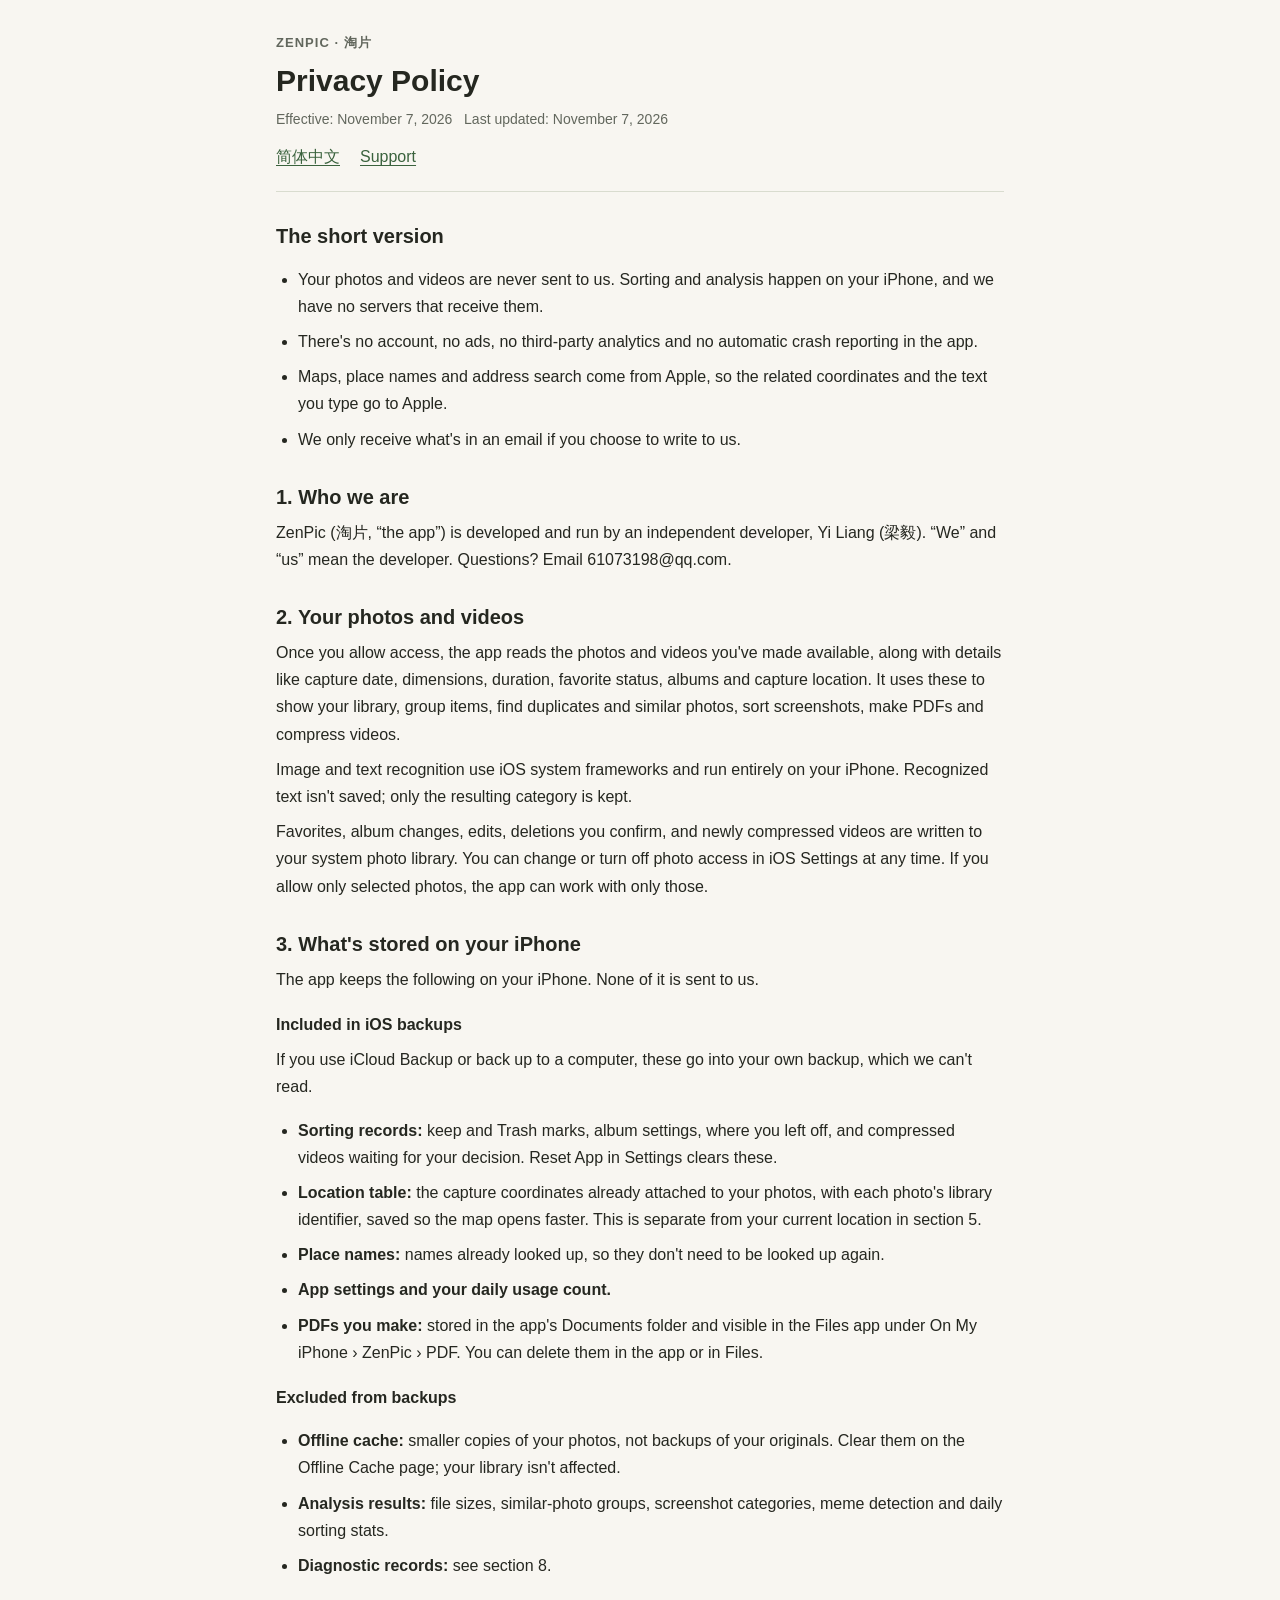
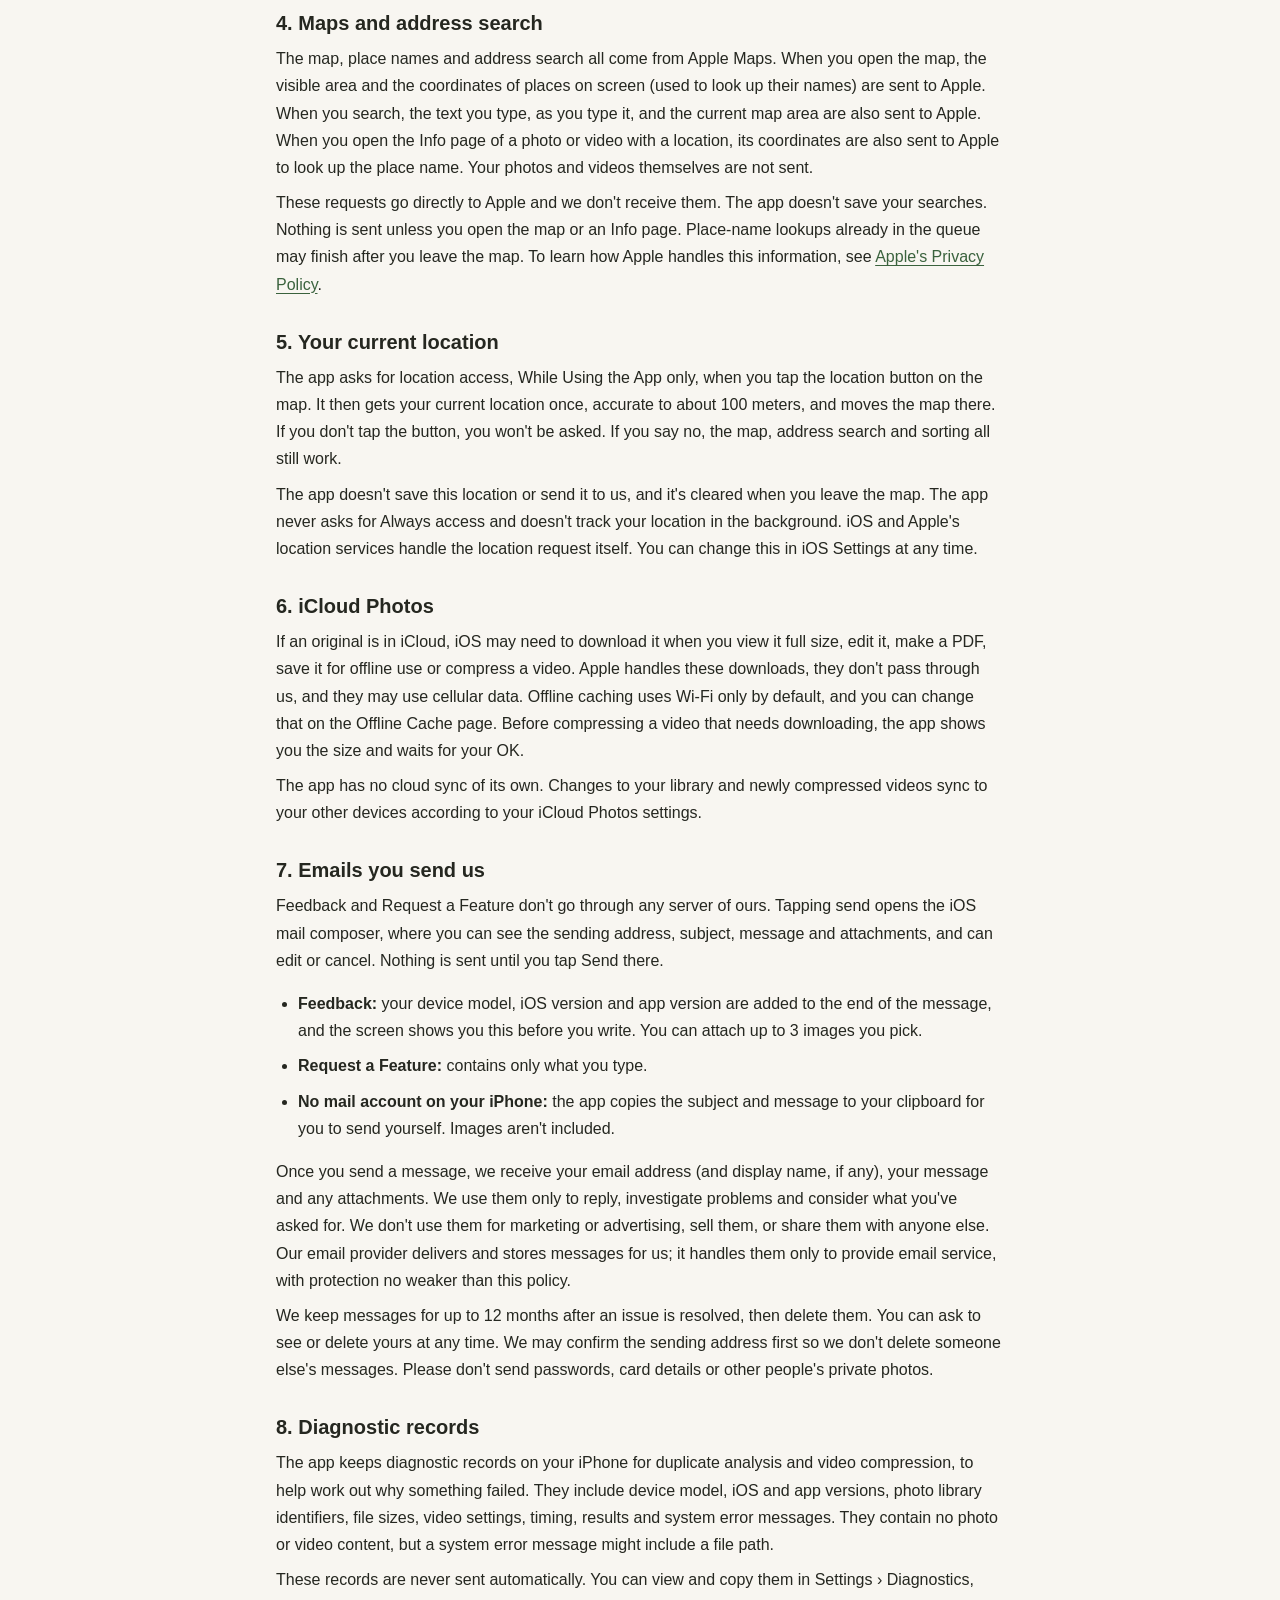
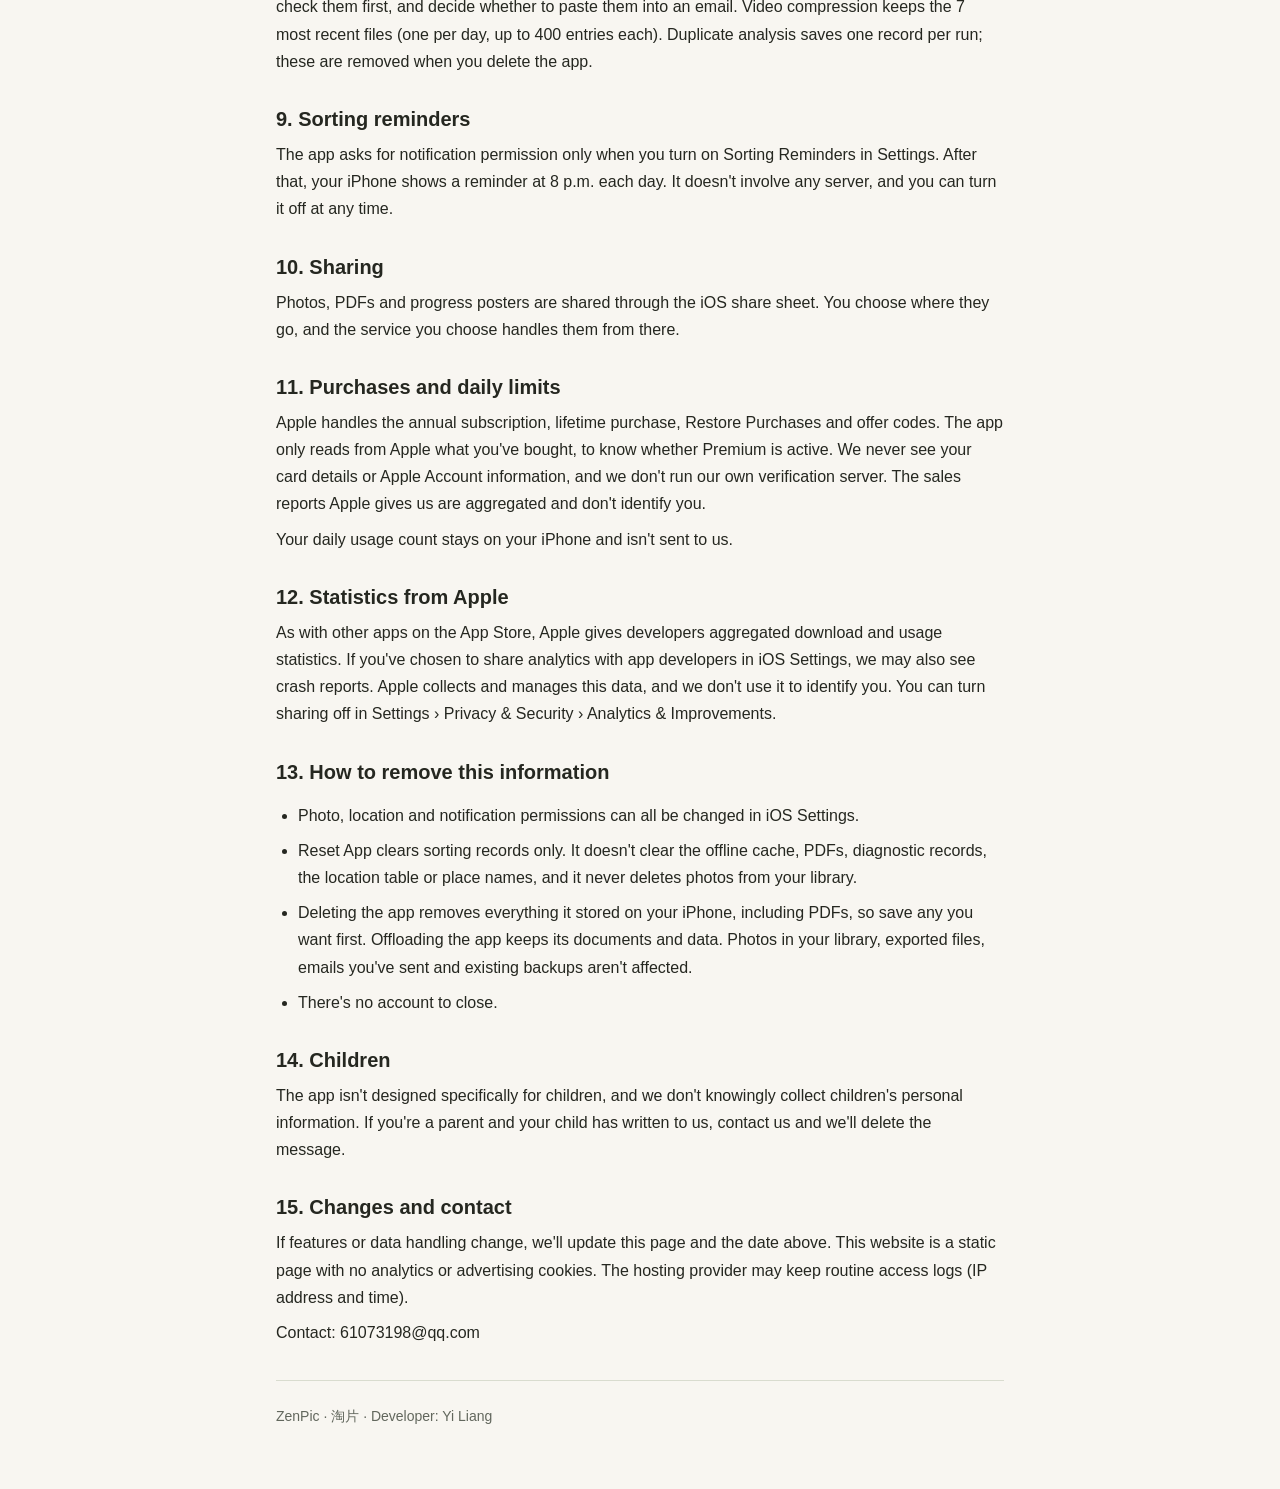
==== commit 5ee4ff53: "修正页面内容，清除草稿提示" ====
--- a/privacy/index.html
+++ b/privacy/index.html
@@ -160,166 +160,3 @@
 
 <footer><p>ZenPic · 淘片 · Developer: Yi Liang</p></footer>
 </main></body></html>
-<!doctype html>
-<html lang="en">
-<head>
-<meta charset="utf-8">
-<meta name="viewport" content="width=device-width,initial-scale=1">
-<meta name="referrer" content="no-referrer">
-<title>Privacy Policy · ZenPic</title>
-<style>
-:root{--bg:#f8f6f1;--ink:#252720;--muted:#62675d;--line:#d9dccf;--link:#3a623d;--note:#eee9d9;--note-line:#85764d;--ph:#ffe58a;--ph-ink:#3d3000}
-@media (prefers-color-scheme:dark){:root:not([data-theme="light"]){--bg:#171a16;--ink:#eceee7;--muted:#b3bcaa;--line:#3a4335;--link:#b6d29d;--note:#302e22;--note-line:#bcab74;--ph:#6b5600;--ph-ink:#fff3c4}}
-:root[data-theme="dark"]{--bg:#171a16;--ink:#eceee7;--muted:#b3bcaa;--line:#3a4335;--link:#b6d29d;--note:#302e22;--note-line:#bcab74;--ph:#6b5600;--ph-ink:#fff3c4}
-*{box-sizing:border-box}
-html{color-scheme:light dark}
-body{margin:0;background:var(--bg);color:var(--ink);font-family:-apple-system,BlinkMacSystemFont,"Segoe UI",Roboto,Helvetica,Arial,sans-serif;font-size:16px;line-height:1.7;overflow-wrap:anywhere}
-main{max-width:760px;margin:0 auto;padding:32px 16px 52px}
-header{border-bottom:1px solid var(--line);padding-bottom:20px}
-h1{font-size:30px;line-height:1.25;margin:8px 0}
-h2{font-size:20px;line-height:1.4;margin:30px 0 8px}
-h3{font-size:16px;margin:18px 0 4px}
-p,li{margin:8px 0}
-ul{padding-left:22px}
-a{color:var(--link);text-underline-offset:3px}
-.brand{letter-spacing:.08em;font-size:13px;font-weight:600;color:var(--muted)}
-.muted,footer{font-size:14px;color:var(--muted)}
-nav{display:flex;flex-wrap:wrap;gap:8px 20px;margin-top:12px}
-.note{background:var(--note);border-left:3px solid var(--note-line);padding:12px 14px;margin:18px 0}
-.note p{margin:4px 0}
-mark{background:var(--ph);color:var(--ph-ink);padding:0 3px;border-radius:3px}
-footer{border-top:1px solid var(--line);margin-top:34px;padding-top:16px}
-</style>
-</head>
-<body><main>
-<header>
-<div class="brand">ZENPIC · 淘片</div>
-<h1>Privacy Policy</h1>
-<p class="muted">Effective: <mark>fill in on launch day</mark> &nbsp; Last updated: November 3, 2026</p>
-<nav aria-label="Related pages"><a href="/zh/privacy/">简体中文</a><a href="/support/">Support</a></nav>
-</header>
-
-<aside class="note" role="note"><p><strong>Before launch (delete this box when done):</strong> once the domain and mailbox are set up, replace everything highlighted in yellow, confirm the retention period in section 7, and check this page against the release build. This page is not published yet and the mailbox can't receive mail yet.</p></aside>
-
-<section>
-<h2>The short version</h2>
-<ul>
-<li>Your photos and videos are never sent to us. Sorting and analysis happen on your iPhone, and we have no servers that receive them.</li>
-<li>There's no account, no ads, no third-party analytics and no automatic crash reporting in the app.</li>
-<li>Maps, place names and address search come from Apple, so the related coordinates and the text you type go to Apple.</li>
-<li>We only receive what's in an email if you choose to write to us.</li>
-</ul>
-</section>
-
-<section>
-<h2>1. Who we are</h2>
-<p>ZenPic (淘片, “the app”) is developed and run by an independent developer, Yi Liang (梁毅). “We” and “us” mean the developer. Questions? Email <mark>61073198@qq.com (to be confirmed)</mark>.</p>
-</section>
-
-<section>
-<h2>2. Your photos and videos</h2>
-<p>Once you allow access, the app reads the photos and videos you've made available, along with details like capture date, dimensions, duration, favorite status, albums and capture location. It uses these to show your library, group items, find duplicates and similar photos, sort screenshots, make PDFs and compress videos.</p>
-<p>Image and text recognition use iOS system frameworks and run entirely on your iPhone. Recognized text isn't saved; only the resulting category is kept.</p>
-<p>Favorites, album changes, edits, deletions you confirm, and newly compressed videos are written to your system photo library. You can change or turn off photo access in iOS Settings at any time. If you allow only selected photos, the app can work with only those.</p>
-</section>
-
-<section>
-<h2>3. What's stored on your iPhone</h2>
-<p>The app keeps the following on your iPhone. None of it is sent to us.</p>
-<h3>Included in iOS backups</h3>
-<p>If you use iCloud Backup or back up to a computer, these go into your own backup, which we can't read.</p>
-<ul>
-<li><strong>Sorting records:</strong> keep and Trash marks, album settings, where you left off, and compressed videos waiting for your decision. Reset App in Settings clears these.</li>
-<li><strong>Location table:</strong> the capture coordinates already attached to your photos, with each photo's library identifier, saved so the map opens faster. This is separate from your current location in section 5.</li>
-<li><strong>Place names:</strong> names already looked up, so they don't need to be looked up again.</li>
-<li><strong>App settings and your daily usage count.</strong></li>
-<li><strong>PDFs you make:</strong> stored in the app's Documents folder and visible in the Files app under On My iPhone › ZenPic › PDF. You can delete them in the app or in Files.</li>
-</ul>
-<h3>Excluded from backups</h3>
-<ul>
-<li><strong>Offline cache:</strong> smaller copies of your photos, not backups of your originals. Clear them on the Offline Cache page; your library isn't affected.</li>
-<li><strong>Analysis results:</strong> file sizes, similar-photo groups, screenshot categories, meme detection and daily sorting stats.</li>
-<li><strong>Diagnostic records:</strong> see section 8.</li>
-</ul>
-</section>
-
-<section>
-<h2>4. Maps and address search</h2>
-<p>The map, place names and address search all come from Apple Maps. When you open the map, the visible area and the coordinates of places on screen (used to look up their names) are sent to Apple. When you search, the text you type, as you type it, and the current map area are also sent to Apple. When you open the Info page of a photo or video with a location, its coordinates are also sent to Apple to look up the place name. Your photos and videos themselves are not sent.</p>
-<p>These requests go directly to Apple and we don't receive them. The app doesn't save your searches. Nothing is sent unless you open the map or an Info page. Place-name lookups already in the queue may finish after you leave the map. To learn how Apple handles this information, see <a href="https://www.apple.com/legal/privacy/">Apple's Privacy Policy</a>.</p>
-</section>
-
-<section>
-<h2>5. Your current location</h2>
-<p>The app asks for location access, While Using the App only, when you tap the location button on the map. It then gets your current location once, accurate to about 100 meters, and moves the map there. If you don't tap the button, you won't be asked. If you say no, the map, address search and sorting all still work.</p>
-<p>The app doesn't save this location or send it to us, and it's cleared when you leave the map. The app never asks for Always access and doesn't track your location in the background. iOS and Apple's location services handle the location request itself. You can change this in iOS Settings at any time.</p>
-</section>
-
-<section>
-<h2>6. iCloud Photos</h2>
-<p>If an original is in iCloud, iOS may need to download it when you view it full size, edit it, make a PDF, save it for offline use or compress a video. Apple handles these downloads, they don't pass through us, and they may use cellular data. Offline caching uses Wi-Fi only by default, and you can change that on the Offline Cache page. Before compressing a video that needs downloading, the app shows you the size and waits for your OK.</p>
-<p>The app has no cloud sync of its own. Changes to your library and newly compressed videos sync to your other devices according to your iCloud Photos settings.</p>
-</section>
-
-<section>
-<h2>7. Emails you send us</h2>
-<p>Feedback and Request a Feature don't go through any server of ours. Tapping send opens the iOS mail composer, where you can see the sending address, subject, message and attachments, and can edit or cancel. Nothing is sent until you tap Send there.</p>
-<ul>
-<li><strong>Feedback:</strong> your device model, iOS version and app version are added to the end of the message, and the screen shows you this before you write. You can attach up to 3 images you pick.</li>
-<li><strong>Request a Feature:</strong> contains only what you type.</li>
-<li><strong>No mail account on your iPhone:</strong> the app copies the subject and message to your clipboard for you to send yourself. Images aren't included.</li>
-</ul>
-<p>Once you send a message, we receive your email address (and display name, if any), your message and any attachments. We use them only to reply, investigate problems and consider what you've asked for. We don't use them for marketing or advertising, sell them, or share them with anyone else. Our email provider delivers and stores messages for us; it handles them only to provide email service, with protection no weaker than this policy.</p>
-<p>We keep messages for up to 12 months after an issue is resolved, then delete them. You can ask to see or delete yours at any time. We may confirm the sending address first so we don't delete someone else's messages. Please don't send passwords, card details or other people's private photos.</p>
-</section>
-
-<section>
-<h2>8. Diagnostic records</h2>
-<p>The app keeps diagnostic records on your iPhone for duplicate analysis and video compression, to help work out why something failed. They include device model, iOS and app versions, photo library identifiers, file sizes, video settings, timing, results and system error messages. They contain no photo or video content, but a system error message might include a file path.</p>
-<p>These records are never sent automatically. You can view and copy them in Settings › Diagnostics, check them first, and decide whether to paste them into an email. Video compression keeps the 7 most recent files (one per day, up to 400 entries each). Duplicate analysis saves one record per run; these are removed when you delete the app.</p>
-</section>
-
-<section>
-<h2>9. Sorting reminders</h2>
-<p>The app asks for notification permission only when you turn on Sorting Reminders in Settings. After that, your iPhone shows a reminder at 8 p.m. each day. It doesn't involve any server, and you can turn it off at any time.</p>
-</section>
-
-<section>
-<h2>10. Sharing</h2>
-<p>Photos, PDFs and progress posters are shared through the iOS share sheet. You choose where they go, and the service you choose handles them from there.</p>
-</section>
-
-<section>
-<h2>11. Purchases and daily limits</h2>
-<p>Apple handles the annual subscription, lifetime purchase, Restore Purchases and offer codes. The app only reads from Apple what you've bought, to know whether Premium is active. We never see your card details or Apple Account information, and we don't run our own verification server. The sales reports Apple gives us are aggregated and don't identify you.</p>
-<p>Your daily usage count stays on your iPhone and isn't sent to us.</p>
-</section>
-
-<section>
-<h2>12. Statistics from Apple</h2>
-<p>As with other apps on the App Store, Apple gives developers aggregated download and usage statistics. If you've chosen to share analytics with app developers in iOS Settings, we may also see crash reports. Apple collects and manages this data, and we don't use it to identify you. You can turn sharing off in Settings › Privacy &amp; Security › Analytics &amp; Improvements.</p>
-</section>
-
-<section>
-<h2>13. How to remove this information</h2>
-<ul>
-<li>Photo, location and notification permissions can all be changed in iOS Settings.</li>
-<li>Reset App clears sorting records only. It doesn't clear the offline cache, PDFs, diagnostic records, the location table or place names, and it never deletes photos from your library.</li>
-<li>Deleting the app removes everything it stored on your iPhone, including PDFs, so save any you want first. Offloading the app keeps its documents and data. Photos in your library, exported files, emails you've sent and existing backups aren't affected.</li>
-<li>There's no account to close.</li>
-</ul>
-</section>
-
-<section>
-<h2>14. Children</h2>
-<p>The app isn't designed specifically for children, and we don't knowingly collect children's personal information. If you're a parent and your child has written to us, contact us and we'll delete the message.</p>
-</section>
-
-<section>
-<h2>15. Changes and contact</h2>
-<p>If features or data handling change, we'll update this page and the date above. This website is a static page with no analytics or advertising cookies. The hosting provider may keep routine access logs (IP address and time).</p>
-<p>Contact: <mark>61073198@qq.com (to be confirmed)</mark></p>
-</section>
-
-<footer><p>ZenPic · 淘片 · Developer: Yi Liang</p></footer>
-</main></body></html>
